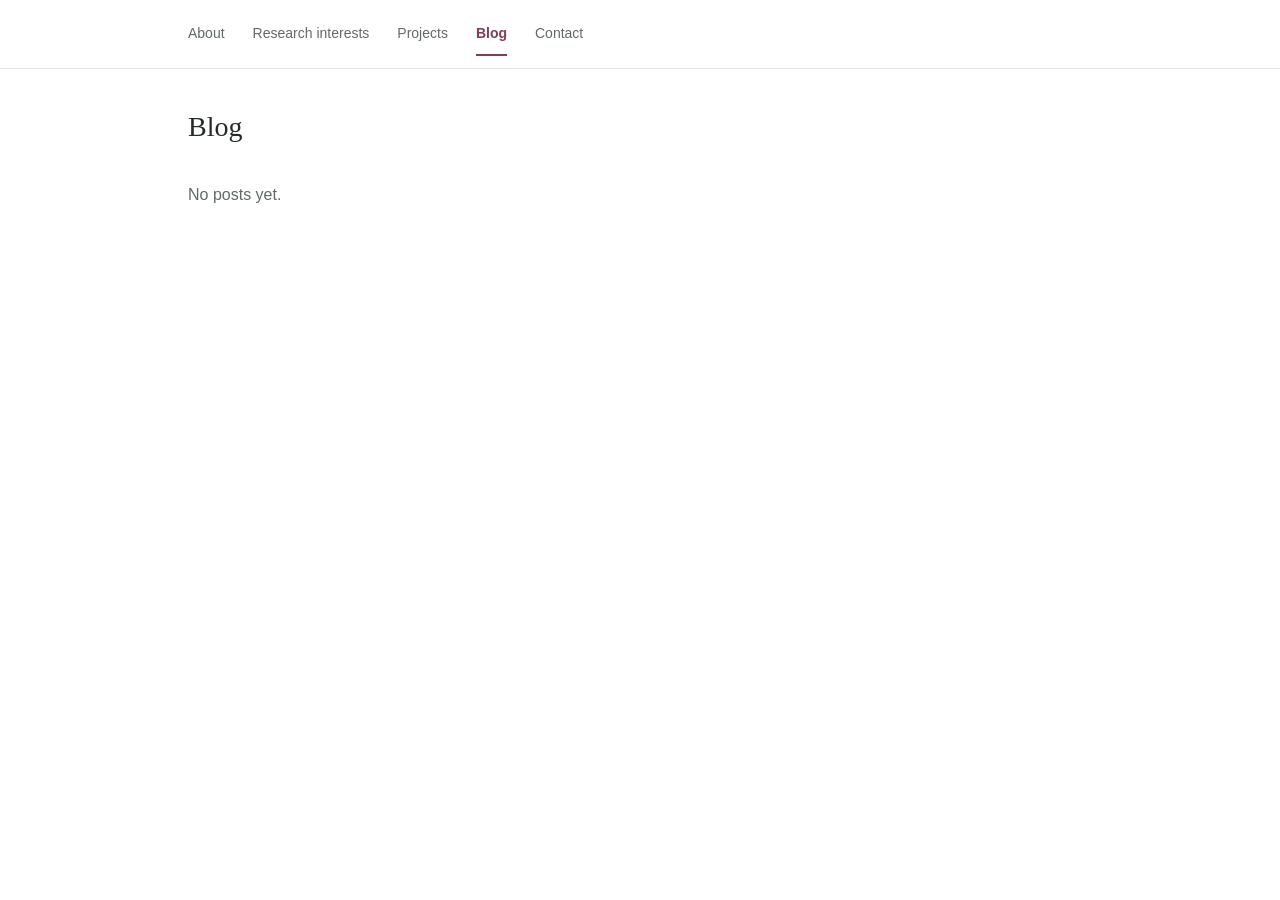
==== blog.html @ fa2a75ec "Organize academic website into separate pages" ====
<!doctype html>
<html lang="en">
  <head>
    <meta charset="utf-8" />
    <meta name="viewport" content="width=device-width, initial-scale=1" />
    <meta name="description" content="Blog by Lan Pan." />
    <title>Blog | Lan Pan</title>
    <link rel="stylesheet" href="styles.css?v=pages-1" />
  </head>
  <body>
    <a class="skip-link" href="#main">Skip to content</a>
    <header class="site-header">
      <nav class="site-nav" aria-label="Primary">
        <ul>
          <li><a href="index.html">About</a></li>
          <li><a href="research.html">Research interests</a></li>
          <li><a href="projects.html">Projects</a></li>
          <li><a href="blog.html" aria-current="page">Blog</a></li>
          <li><a href="contact.html">Contact</a></li>
        </ul>
      </nav>
    </header>
    <main id="main" class="page-content">
      <h1 class="page-title">Blog</h1>
      <p class="empty-state">No posts yet.</p>
    </main>
  </body>
</html>
---- styles.css ----
:root {
  color-scheme: light;
  --ink: #303536;
  --muted: #62696a;
  --link: #853c50;
  --line: #dfe4e3;
  --rose: #853c50;
  --teal: #286b65;
  --blue: #486c88;
  --ochre: #846427;
  --serif: Georgia, "Times New Roman", serif;
}

* { box-sizing: border-box; }
html { scroll-padding-top: 104px; }
body {
  margin: 0;
  background: #fff;
  color: var(--ink);
  font-family: "Segoe UI", Arial, sans-serif;
  font-size: 16px;
  line-height: 1.75;
  letter-spacing: 0;
}
a { color: var(--link); text-underline-offset: 4px; text-decoration-thickness: 1px; }
a:hover { color: #542330; }
a:focus-visible { outline: 2px solid var(--teal); outline-offset: 5px; }
::selection { background: #e6eeeb; color: #203935; }
.skip-link { position: absolute; left: 16px; top: -80px; z-index: 10; background: #fff; padding: 8px; }
.skip-link:focus { top: 8px; }

.reading-progress { position: fixed; inset: 0 auto auto 0; width: 100%; height: 2px; background: var(--rose); transform: scaleX(0); transform-origin: left; z-index: 5; }
.site-header { position: sticky; top: 0; z-index: 4; background: #fff; border-bottom: 1px solid var(--line); }
.site-nav { max-width: 996px; margin: 0 auto; padding: 12px 46px; }
.site-nav ul { display: flex; flex-wrap: wrap; gap: 0 28px; list-style: none; margin: 0; padding: 0; }
.site-nav a { display: flex; align-items: center; min-height: 44px; padding: 8px 0; border-bottom: 2px solid transparent; color: var(--muted); font-size: 14px; text-decoration: none; }
.site-nav a:hover { color: var(--link); }
.site-nav a[aria-current="page"] { border-bottom-color: var(--rose); color: var(--rose); font-weight: 600; }
main { max-width: 996px; margin: 0 auto; padding: 0 46px; }
.page-content { padding-top: 40px; padding-bottom: 52px; }
.page-title { margin-bottom: 28px; font-size: 28px; }

.profile {
  display: grid;
  grid-template-columns: minmax(0, 1fr) 182px;
  gap: 64px;
  align-items: start;
  padding: 58px 0 50px;
}
h1, h2, h3 { color: #252c2b; font-family: var(--serif); font-weight: 400; line-height: 1.3; }
h1 { margin: 0 0 8px; font-size: 36px; }
h2 { margin: 0 0 20px; font-size: 28px; }
h3 { margin: 0 0 20px; font-size: 24px; }
p { margin: 0 0 18px; }
.discipline { color: var(--teal); margin-bottom: 24px; font-size: 14px; }
.portrait { position: relative; margin: 8px 0 0; padding: 0 8px 8px 0; }
.portrait::after { content: ""; position: absolute; inset: 10px 0 0 10px; border-right: 1px solid #c6a9b0; border-bottom: 1px solid #c6a9b0; pointer-events: none; }
.profile-photo { display: block; width: 174px; height: 212px; object-fit: cover; object-position: 50% 42%; border-radius: 2px; }
.profile-links { display: flex; flex-wrap: wrap; gap: 6px 20px; font-size: 14px; margin-top: 26px; }
.profile-links a { text-decoration-color: #c3a4ac; }
.profile-links a:hover { text-decoration-color: var(--rose); }

#research { counter-reset: topic; }
.research-intro { max-width: 800px; margin-bottom: 34px; }
.research-framework { margin: 0 0 48px; padding: 0 0 32px; border-bottom: 1px solid var(--line); }
.research-framework figcaption { margin-bottom: 30px; color: var(--muted); font-family: var(--serif); font-size: 15px; font-style: italic; }
.framework-path { display: grid; grid-template-columns: repeat(4, minmax(0, 1fr)); gap: 0; list-style: none; margin: 0; padding: 0; }
.framework-path li { position: relative; min-width: 0; border-top: 1px solid #c9d2ce; padding: 20px 25px 0 0; --topic-color: var(--rose); }
.framework-path li:nth-child(2) { --topic-color: var(--teal); }
.framework-path li:nth-child(3) { --topic-color: var(--blue); }
.framework-path li:nth-child(4) { --topic-color: var(--ochre); padding-right: 0; }
.framework-path li::before { content: ""; position: absolute; top: -4px; left: 0; width: 7px; height: 7px; background: var(--topic-color); }
.framework-path li:not(:last-child)::after { content: "\2192"; position: absolute; top: -15px; right: 15px; padding: 0 4px; color: #8a9490; background: #fff; }
.framework-path a { display: block; text-decoration: none; color: var(--topic-color); }
.framework-path a:hover strong { text-decoration: underline; text-underline-offset: 4px; }
.framework-path strong { display: block; min-height: 44px; font-size: 14px; font-weight: 600; line-height: 1.5; }
.framework-path span { display: block; color: var(--muted); font-size: 13px; line-height: 1.65; }
.framework-feedback { max-width: 790px; margin: 24px 0 0; color: var(--muted); font-size: 13px; }

.research-topic { --topic-color: var(--rose); position: relative; counter-increment: topic; padding: 0 0 36px 50px; margin-bottom: 38px; border-bottom: 1px solid var(--line); }
#task-relations { --topic-color: var(--teal); }
#effect-boundaries { --topic-color: var(--blue); }
#real-world { --topic-color: var(--ochre); }
.research-topic::before { content: counter(topic, decimal-leading-zero); position: absolute; top: 2px; left: 0; color: var(--topic-color); font-family: var(--serif); font-size: 18px; }
.research-topic > p { max-width: 790px; }
.research-topic h2 { color: var(--topic-color); font-size: 24px; }
.research-topic .research-question { font-weight: 600; line-height: 1.6; }
.related-work { display: flex; flex-wrap: wrap; gap: 4px 22px; margin-top: 24px; font-size: 14px; }
.related-work > span { flex-basis: 100%; color: var(--muted); }
.related-work a { color: var(--topic-color); }

.citation { margin: 26px 0 10px; padding: 2px 0 2px 22px; border-left: 2px solid var(--topic-color); font-size: 14px; line-height: 1.8; }
.citation strong { font-weight: 750; color: #272e2b; }
.citation a { color: var(--topic-color); text-decoration: none; }
.citation a:hover { text-decoration: underline; }
.citation .paper-link { font-family: "Segoe UI", Arial, sans-serif; font-size: 12px; white-space: nowrap; }
sup { font-size: 10px; line-height: 0; }
.citation-note { font-size: 12px; color: var(--muted); padding-left: 24px; }
.ongoing { margin: 22px 0 0; font-size: 14px; color: #5a6360; }
.ongoing strong { color: var(--topic-color); font-weight: 600; }
.ongoing + p { margin-top: 20px; }
.research-outlook { max-width: 790px; margin: 0 0 52px 50px; }

.project-index { display: grid; grid-template-columns: repeat(2, minmax(0, 1fr)); gap: 0 36px; list-style: none; margin: 0 0 48px; padding: 0; }
.project-index li { display: flex; flex-direction: column; align-items: flex-start; gap: 2px; padding: 12px 0; border-bottom: 1px solid var(--line); }
.project-index a { font-size: 14px; }
.project-index span { color: var(--muted); font-size: 13px; }
.project-entry { --topic-color: var(--rose); max-width: 840px; margin: 0 0 48px; }
.project-entry h2 { margin-bottom: 20px; color: var(--topic-color); font-size: 24px; }
#exploration, #task-space { --topic-color: var(--teal); }
#psyche { --topic-color: var(--blue); }
#think-aloud, #real-world-decisions { --topic-color: var(--ochre); }
.ongoing-project { border-left: 2px solid var(--topic-color); padding: 2px 0 2px 22px; }
.project-status { margin: 0 0 8px; color: var(--topic-color); font-size: 14px; font-weight: 600; }
.interest-link { margin: 22px 0 0; font-size: 14px; }
.interest-link a { color: var(--topic-color); }
.contact-list { max-width: 640px; margin: 0; }
.contact-list > div { display: grid; grid-template-columns: 140px minmax(0, 1fr); gap: 20px; padding: 18px 0; border-bottom: 1px solid var(--line); }
.contact-list dt { color: var(--muted); }
.contact-list dd { min-width: 0; margin: 0; overflow-wrap: anywhere; }
.empty-state { color: var(--muted); margin-top: 36px; }

@media (max-width: 800px) {
  main { padding-right: 28px; padding-left: 28px; }
  .site-nav { padding-right: 28px; padding-left: 28px; }
  .profile { gap: 36px; }
  .research-topic { padding-left: 36px; }
  .research-outlook { margin-left: 36px; }
  .framework-path li { padding-right: 18px; }
  .framework-path strong { min-height: 65px; }
}
@media (max-width: 620px) {
  html { scroll-padding-top: 140px; }
  main { padding-right: 22px; padding-left: 22px; }
  .site-nav { padding: 8px 22px; }
  .site-nav ul { column-gap: 22px; }
  .page-content { padding-top: 28px; padding-bottom: 36px; }
  .page-title { font-size: 26px; }
  .profile { grid-template-columns: minmax(0, 1fr) 104px; gap: 18px; padding: 32px 0 36px; }
  .profile-copy { display: contents; }
  .profile h1 { grid-column: 1; grid-row: 1; align-self: end; font-size: 32px; }
  .profile .discipline { grid-column: 1; grid-row: 2; align-self: start; margin: -10px 0 6px; max-width: 190px; }
  .portrait { grid-column: 2; grid-row: 1 / 3; margin: 0; }
  .profile-photo { width: 96px; height: 116px; }
  .profile-copy > p:not(.discipline), .profile-links { grid-column: 1 / -1; margin: 0; }
  .profile-links { margin-top: 2px; gap: 8px 18px; }
  h2 { font-size: 26px; }
  h3 { font-size: 22px; }
  .research-topic { padding: 0 0 30px 28px; margin-bottom: 30px; }
  .research-topic h2, .project-entry h2 { font-size: 22px; overflow-wrap: break-word; }
  .research-outlook { margin-left: 28px; margin-bottom: 36px; }
  .research-topic::before { font-size: 15px; top: 5px; }
  .research-framework { margin-bottom: 36px; }
  .research-framework figcaption { margin-bottom: 22px; }
  .framework-path { grid-template-columns: minmax(0, 1fr); }
  .framework-path li, .framework-path li:nth-child(4) { border-top: 0; border-left: 1px solid #c9d2ce; padding: 0 0 30px 24px; margin-left: 4px; }
  .framework-path li:last-child { padding-bottom: 0; }
  .framework-path li::before { top: 7px; left: -4px; }
  .framework-path li:not(:last-child)::after { content: "\2193"; top: auto; bottom: 5px; left: -8px; right: auto; padding: 0 3px; }
  .framework-path strong { min-height: 0; margin-bottom: 5px; }
  .citation { padding-left: 14px; overflow-wrap: anywhere; }
  .citation-note { padding-left: 16px; }
  .project-index { grid-template-columns: minmax(0, 1fr); margin-bottom: 36px; }
  .project-entry { margin-bottom: 36px; }
  .ongoing-project { padding-left: 14px; }
  .contact-list > div { grid-template-columns: minmax(0, 1fr); gap: 4px; padding: 16px 0; }
  .contact-list dt { font-size: 14px; }
}
@media (prefers-reduced-motion: reduce) {
  *, *::before, *::after { transition: none !important; }
}
@media print {
  .skip-link, .reading-progress, .site-header { display: none; }
  main { max-width: none; padding: 0; }
  body { font-size: 11pt; }
  .profile { padding-top: 0; }
  a { color: inherit; }
  .citation { break-inside: avoid; }
}
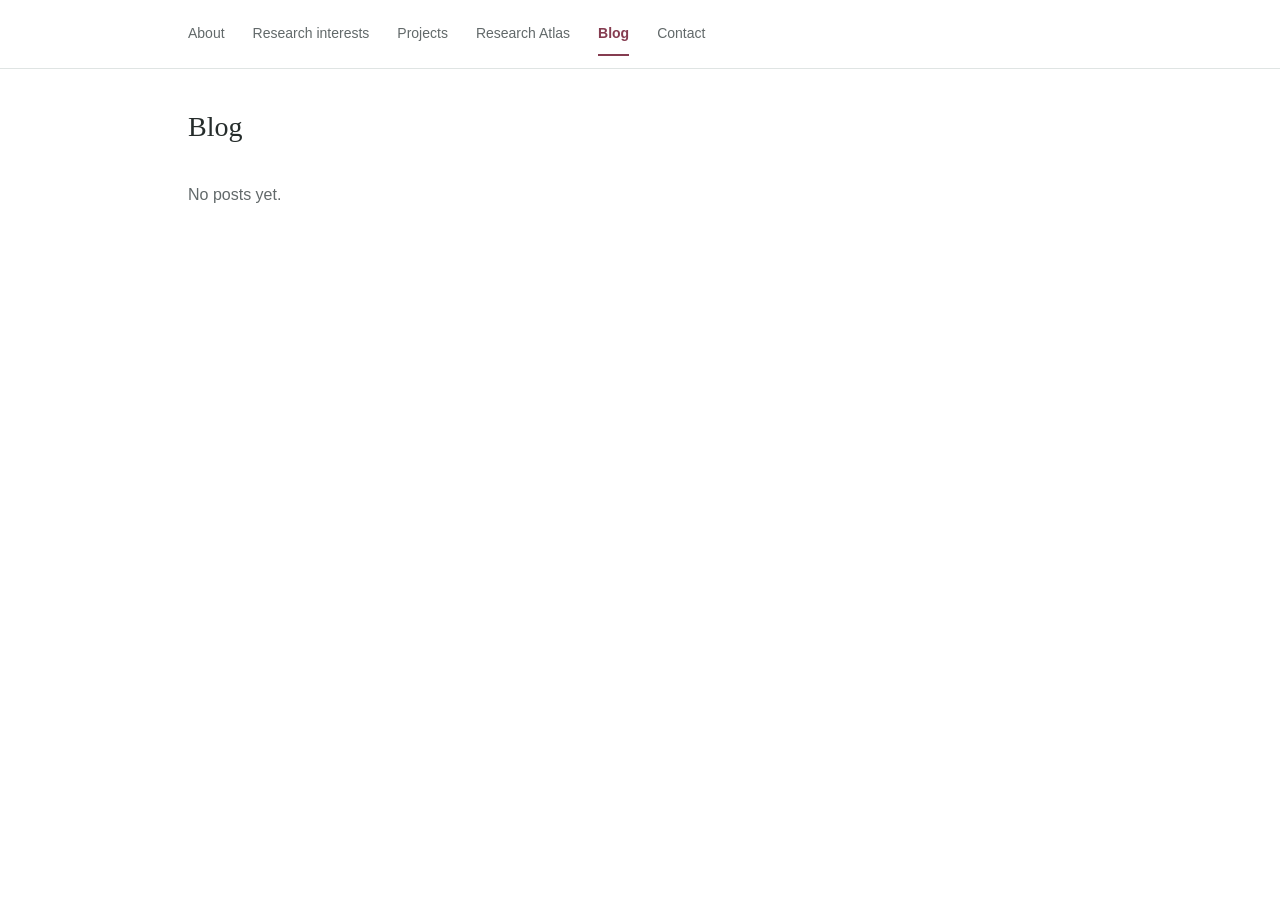
==== commit c38744de: "Give Research Atlas its own page and navigation entry" ====
--- a/blog.html
+++ b/blog.html
@@ -15,6 +15,7 @@
           <li><a href="index.html">About</a></li>
           <li><a href="research.html">Research interests</a></li>
           <li><a href="projects.html">Projects</a></li>
+          <li><a href="research-atlas.html">Research Atlas</a></li>
           <li><a href="blog.html" aria-current="page">Blog</a></li>
           <li><a href="contact.html">Contact</a></li>
         </ul>
--- a/styles.css
+++ b/styles.css
@@ -119,6 +119,15 @@
 .contact-list dt { color: var(--muted); }
 .contact-list dd { min-width: 0; margin: 0; overflow-wrap: anywhere; }
 .empty-state { color: var(--muted); margin-top: 36px; }
+.atlas-story { max-width: 740px; }
+.atlas-story .page-title { margin-bottom: 8px; }
+.atlas-links { display: flex; flex-wrap: wrap; gap: 8px 24px; margin: 0 0 36px; font-size: 14px; }
+.atlas-story section { margin-top: 36px; }
+.atlas-story h2 { font-size: 24px; }
+.atlas-story h3 { margin: 26px 0 12px; font-size: 20px; color: var(--teal); }
+.atlas-questions { margin: 0 0 22px; padding-left: 24px; }
+.atlas-questions li { margin-bottom: 6px; }
+.atlas-takeaway { border-left: 2px solid var(--rose); padding-left: 20px; font-weight: 600; }
 
 @media (max-width: 800px) {
   main { padding-right: 28px; padding-left: 28px; }
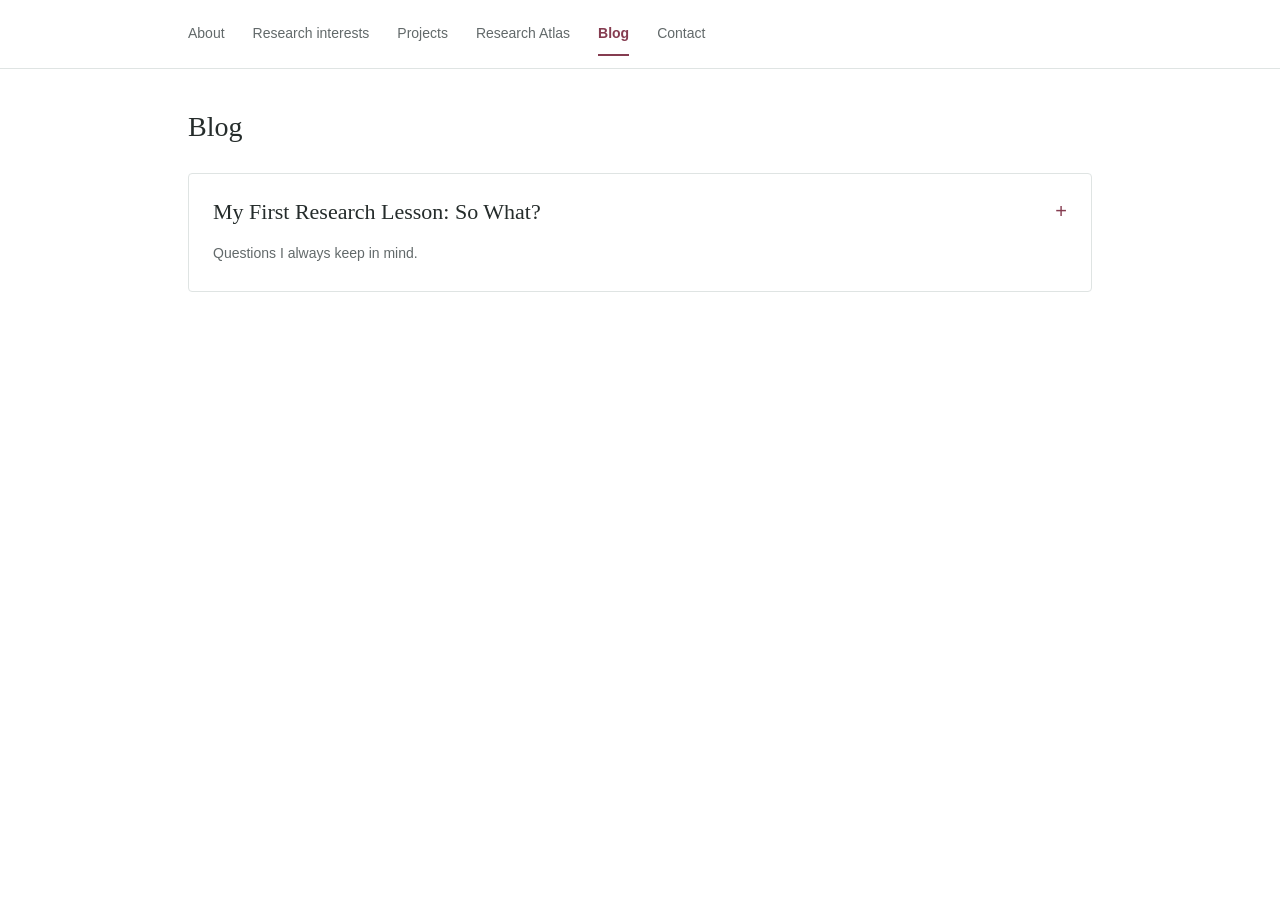
==== commit 431c8e3e: "Add first research reflection and expandable blog cards" ====
--- a/blog.html
+++ b/blog.html
@@ -5,7 +5,7 @@
     <meta name="viewport" content="width=device-width, initial-scale=1" />
     <meta name="description" content="Blog by Lan Pan." />
     <title>Blog | Lan Pan</title>
-    <link rel="stylesheet" href="styles.css?v=pages-1" />
+    <link rel="stylesheet" href="styles.css?v=blog-cards-1" />
   </head>
   <body>
     <a class="skip-link" href="#main">Skip to content</a>
@@ -23,7 +23,24 @@
     </header>
     <main id="main" class="page-content">
       <h1 class="page-title">Blog</h1>
-      <p class="empty-state">No posts yet.</p>
+      <div class="blog-grid">
+        <article class="blog-card">
+          <details>
+            <summary>
+              <h2>My First Research Lesson: So What?</h2>
+              <span class="blog-preview">Questions I always keep in mind.</span>
+            </summary>
+            <div class="blog-body">
+              <p>Questions I always keep in mind:</p>
+              <ol>
+                <li>Does your work change how people think about a problem, even if no product uses it yet?</li>
+                <li>Could you name one specific audience and one specific belief or practice of theirs that could change because of your result?</li>
+                <li>So what?</li>
+              </ol>
+            </div>
+          </details>
+        </article>
+      </div>
     </main>
   </body>
 </html>
--- a/styles.css
+++ b/styles.css
@@ -119,6 +119,19 @@
 .contact-list dt { color: var(--muted); }
 .contact-list dd { min-width: 0; margin: 0; overflow-wrap: anywhere; }
 .empty-state { color: var(--muted); margin-top: 36px; }
+.blog-grid { display: grid; grid-template-columns: repeat(auto-fit, minmax(min(100%, 360px), 1fr)); gap: 24px; align-items: start; }
+.blog-card { min-width: 0; border: 1px solid var(--line); border-radius: 4px; }
+.blog-card summary { position: relative; padding: 24px 48px 24px 24px; cursor: pointer; list-style: none; }
+.blog-card summary::-webkit-details-marker { display: none; }
+.blog-card summary::after { content: "+"; position: absolute; top: 24px; right: 24px; color: var(--rose); font-size: 20px; line-height: 1.3; }
+.blog-card details[open] > summary::after { content: "\2212"; }
+.blog-card summary:hover h2 { color: var(--rose); }
+.blog-card summary:focus-visible { outline: 2px solid var(--teal); outline-offset: 4px; }
+.blog-card h2 { margin: 0 0 12px; font-size: 22px; overflow-wrap: break-word; }
+.blog-preview { color: var(--muted); font-size: 14px; }
+.blog-body { margin: 0 24px; padding: 22px 0 6px; border-top: 1px solid var(--line); }
+.blog-body ol { margin: 0 0 20px; padding-left: 22px; }
+.blog-body li { margin-bottom: 12px; }
 .atlas-story { max-width: 740px; }
 .atlas-story .page-title { margin-bottom: 8px; }
 .atlas-links { display: flex; flex-wrap: wrap; gap: 8px 24px; margin: 0 0 36px; font-size: 14px; }
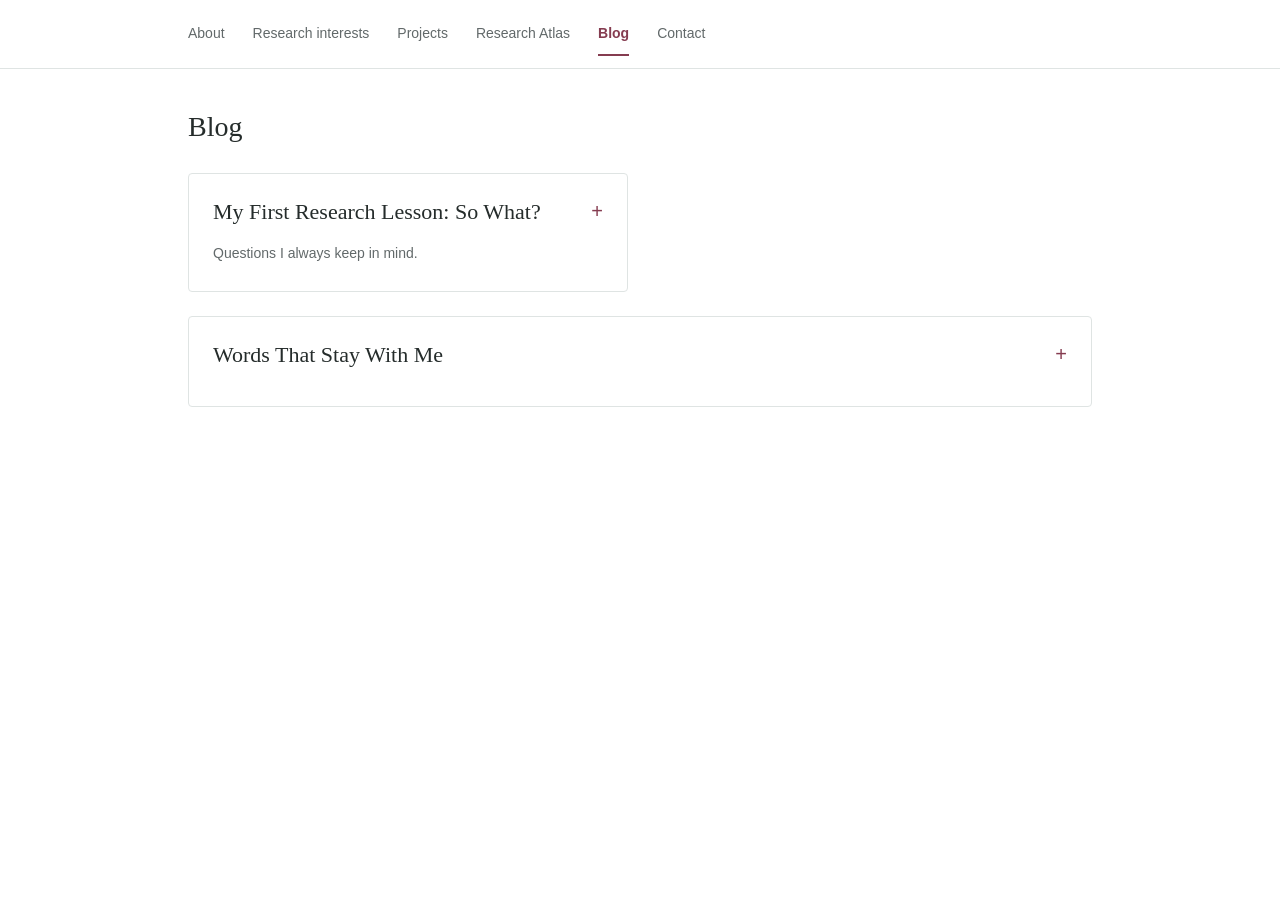
==== commit 1b2e9070: "Add dated bilingual reflections collection with photos" ====
--- a/blog.html
+++ b/blog.html
@@ -5,7 +5,8 @@
     <meta name="viewport" content="width=device-width, initial-scale=1" />
     <meta name="description" content="Blog by Lan Pan." />
     <title>Blog | Lan Pan</title>
-    <link rel="stylesheet" href="styles.css?v=blog-cards-1" />
+    <link rel="stylesheet" href="styles.css?v=blog-reflections-1" />
+    <script src="script.js?v=blog-bilingual-1" defer></script>
   </head>
   <body>
     <a class="skip-link" href="#main">Skip to content</a>
@@ -40,6 +41,48 @@
             </div>
           </details>
         </article>
+        <article id="words-that-stay" class="blog-card blog-card-photo" lang="en" data-bilingual-post>
+          <details>
+            <summary>
+              <h2><span data-post-language="en" lang="en">Words That Stay With Me</span><span data-post-language="zh" lang="zh-CN" hidden>一些影响到我的心灵鸡汤！</span></h2>
+            </summary>
+            <div class="blog-body">
+              <div class="blog-language-controls">
+                <button class="blog-language-toggle" type="button" aria-label="Show Chinese version" aria-controls="life-post-en life-post-zh persistence-en persistence-zh" hidden>中文</button>
+              </div>
+              <section id="mountains-and-rivers" class="blog-reflection">
+              <time class="blog-entry-date" datetime="2026-10-09">2026-10-09</time>
+              <div id="life-post-en" class="blog-poem" data-post-language="en" lang="en">
+                <p>Questions I have spent hours pondering at my computer without finding an answer; the wind in the hills and the dogs beside me; meals I have cooked myself.</p>
+                <p>They fill my life in the present.<br />They also fill the future with promise.</p>
+                <p class="blog-translation">Mountains stand steady, rivers flow forth; the wind caresses the grain, and all thrive and rise.</p>
+              </div>
+              <div id="life-post-zh" class="blog-poem" data-post-language="zh" lang="zh-CN" hidden>
+                <p>坐在电脑面前想了很久没有答案的问题；山间的风与身边的小狗；自己烹饪的美食</p>
+                <p>他们占据着当下所有的生活<br />他们也让未来充满期许</p>
+                <p>山止川行，风禾尽起</p>
+              </div>
+              <div class="blog-gallery" aria-label="户外与美食照片">
+                <a href="assets/Weixin%20Image_20261009144829_72_44.jpg"><img src="assets/Weixin%20Image_20261009144829_72_44.jpg" alt="阳光照进树下的草地，小狗在草地上散步" width="4032" height="3024" loading="lazy" decoding="async" /></a>
+                <a href="assets/Weixin%20Image_20261009144837_73_44.jpg"><img src="assets/Weixin%20Image_20261009144837_73_44.jpg" alt="两只小狗在湖边的树林里" width="4032" height="3024" loading="lazy" decoding="async" /></a>
+                <a href="assets/Weixin%20Image_20261009145116_74_44.jpg"><img src="assets/Weixin%20Image_20261009145116_74_44.jpg" alt="自己做的青椒洋葱炒虾" width="4032" height="3024" loading="lazy" decoding="async" /></a>
+                <a href="assets/Weixin%20Image_20261009145131_76_44.jpg"><img src="assets/Weixin%20Image_20261009145131_76_44.jpg" alt="自己烹饪的一盘家常菜" width="4032" height="3024" loading="lazy" decoding="async" /></a>
+                <a href="assets/Weixin%20Image_20261009145516_78_44.jpg"><img src="assets/Weixin%20Image_20261009145516_78_44.jpg" alt="自己做的玉米青椒炒香肠" width="3024" height="4032" loading="lazy" decoding="async" /></a>
+                <a href="assets/Weixin%20Image_20261009145520_79_44.jpg"><img src="assets/Weixin%20Image_20261009145520_79_44.jpg" alt="锅里炖好的家常菜，撒着葱花" width="3024" height="4032" loading="lazy" decoding="async" /></a>
+              </div>
+              </section>
+              <section id="persistence" class="blog-reflection">
+                <time class="blog-entry-date" datetime="2026-10-21">2026-10-21</time>
+                <div id="persistence-en" data-post-language="en" lang="en">
+                  <p>The secret to staying consistent over the long term is not to let interruptions matter. Progress moves upward in a spiral.</p>
+                </div>
+                <div id="persistence-zh" data-post-language="zh" lang="zh-CN" hidden>
+                  <p>长期坚持的秘诀就是无视中断，事物的发展都是螺旋上升的</p>
+                </div>
+              </section>
+            </div>
+          </details>
+        </article>
       </div>
     </main>
   </body>
--- a/styles.css
+++ b/styles.css
@@ -107,6 +107,10 @@
 .project-index span { color: var(--muted); font-size: 13px; }
 .project-entry { --topic-color: var(--rose); max-width: 840px; margin: 0 0 48px; }
 .project-entry h2 { margin-bottom: 20px; color: var(--topic-color); font-size: 24px; }
+.project-video { margin: 28px 0; }
+.project-video figcaption { margin-bottom: 10px; color: var(--muted); font-size: 14px; }
+.project-video video { display: block; width: 100%; height: auto; background: #000; border-radius: 4px; }
+.video-download { display: inline-block; margin-top: 8px; font-size: 13px; }
 #exploration, #task-space { --topic-color: var(--teal); }
 #psyche { --topic-color: var(--blue); }
 #think-aloud, #real-world-decisions { --topic-color: var(--ochre); }
@@ -132,6 +136,20 @@
 .blog-body { margin: 0 24px; padding: 22px 0 6px; border-top: 1px solid var(--line); }
 .blog-body ol { margin: 0 0 20px; padding-left: 22px; }
 .blog-body li { margin-bottom: 12px; }
+.blog-card-photo { grid-column: 1 / -1; }
+.blog-language-controls { display: flex; justify-content: flex-end; margin-bottom: 16px; }
+.blog-language-toggle { background: transparent; border: 1px solid var(--line); border-radius: 4px; color: var(--link); padding: 4px 10px; font: inherit; font-size: 13px; cursor: pointer; min-height: 32px; }
+.blog-language-toggle:hover { border-color: var(--rose); }
+.blog-language-toggle:focus-visible { outline: 2px solid var(--teal); outline-offset: 4px; }
+.blog-card [hidden] { display: none !important; }
+.blog-poem { max-width: 640px; margin-bottom: 28px; }
+.blog-reflection { padding-bottom: 12px; }
+.blog-reflection + .blog-reflection { padding-top: 24px; border-top: 1px solid var(--line); }
+.blog-entry-date { display: block; margin-bottom: 16px; color: var(--muted); font-size: 13px; font-variant-numeric: tabular-nums; }
+.blog-translation { color: var(--muted); font-family: var(--serif); font-style: italic; }
+.blog-gallery { display: grid; grid-template-columns: repeat(2, minmax(0, 1fr)); gap: 14px; margin-bottom: 18px; align-items: start; }
+.blog-gallery a { display: block; min-width: 0; }
+.blog-gallery img { display: block; width: 100%; height: auto; border-radius: 2px; }
 .atlas-story { max-width: 740px; }
 .atlas-story .page-title { margin-bottom: 8px; }
 .atlas-links { display: flex; flex-wrap: wrap; gap: 8px 24px; margin: 0 0 36px; font-size: 14px; }
@@ -152,6 +170,7 @@
   .framework-path strong { min-height: 65px; }
 }
 @media (max-width: 620px) {
+  .blog-gallery { grid-template-columns: minmax(0, 1fr); }
   html { scroll-padding-top: 140px; }
   main { padding-right: 22px; padding-left: 22px; }
   .site-nav { padding: 8px 22px; }
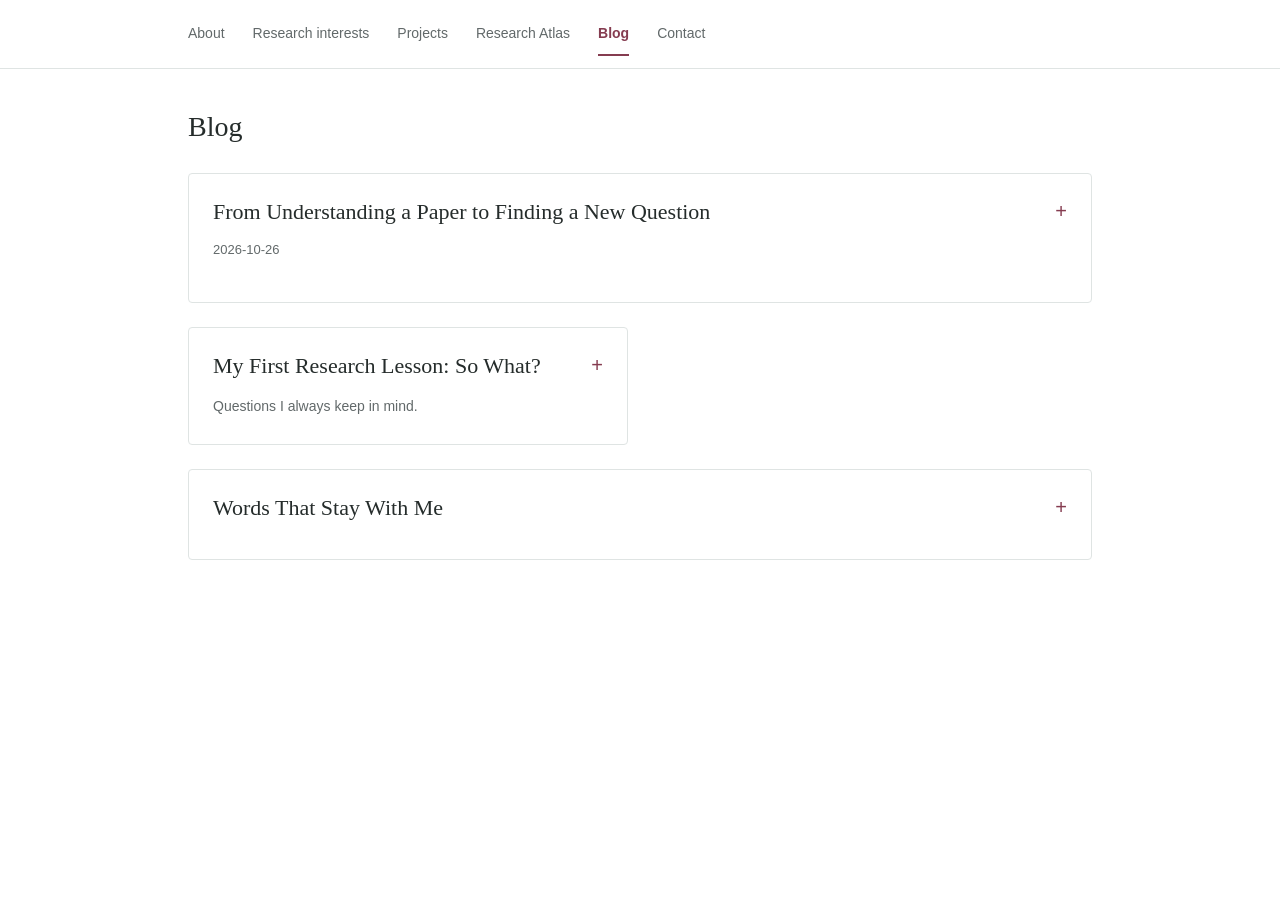
==== commit 1bad70b1: "Add bilingual research-question development blog with diagrams" ====
--- a/blog.html
+++ b/blog.html
@@ -5,7 +5,7 @@
     <meta name="viewport" content="width=device-width, initial-scale=1" />
     <meta name="description" content="Blog by Lan Pan." />
     <title>Blog | Lan Pan</title>
-    <link rel="stylesheet" href="styles.css?v=blog-reflections-1" />
+    <link rel="stylesheet" href="styles.css?v=blog-diagrams-1" />
     <script src="script.js?v=blog-bilingual-1" defer></script>
   </head>
   <body>
@@ -25,6 +25,271 @@
     <main id="main" class="page-content">
       <h1 class="page-title">Blog</h1>
       <div class="blog-grid">
+        <article id="from-reading-to-questions" class="blog-card blog-card-photo" lang="en" data-bilingual-post>
+          <details>
+            <summary>
+              <h2><span data-post-language="en" lang="en">From Understanding a Paper to Finding a New Question</span><span data-post-language="zh" lang="zh-CN" hidden>从读懂一篇论文，到提出自己的问题</span></h2>
+              <time class="blog-entry-date" datetime="2026-10-26">2026-10-26</time>
+            </summary>
+            <div class="blog-body">
+              <div class="blog-language-controls">
+                <button class="blog-language-toggle" type="button" aria-label="Show Chinese version" aria-controls="research-questions-en research-questions-zh" hidden>中文</button>
+              </div>
+              <div id="research-questions-en" class="blog-essay" data-post-language="en" lang="en">
+                <p>I often begin reading a paper with a fairly modest goal: understand what the authors did and why the result matters. Recently, a discussion of emotion and social decisions took me further than I expected. By the end, I was no longer just trying to understand an explanation. I was asking what would distinguish it from other explanations, and whether I needed to rethink the question itself.</p>
+                <h3>1. How the question developed</h3>
+                <p>I began with <a href="https://doi.org/10.1038/s41562-021-01213-6"><em>Emotion prediction errors guide socially adaptive behaviour</em></a>, by Joseph Heffner, Jae-Young Son, and Oriel FeldmanHall. Emotion prediction errors describe discrepancies between expected and reported feelings. The paper compared their relationship to social choice with that of reward prediction errors, using valence and arousal to represent reported emotion.</p>
+                <p>My questions gradually changed:</p>
+                <ol>
+                  <li><strong>Understanding:</strong> What did the authors find, and how did they compare emotion and reward prediction errors?</li>
+                  <li><strong>Operationalization:</strong> What does representing emotion through valence and arousal capture or leave out?</li>
+                  <li><strong>Measurement validity:</strong> Does the same report mean the same thing across people? Could asking about emotion change it?</li>
+                  <li><strong>Alternative explanations:</strong> Could subjective appraisal contribute to both emotion reports and choices, rather than emotion alone producing choice?</li>
+                  <li><strong>Causal identification:</strong> What intervention would distinguish these accounts?</li>
+                  <li><strong>Boundary conditions:</strong> When might the representation or relationship stop being sufficient?</li>
+                  <li><strong>Generalization:</strong> What differs between imagining a loss, encountering one in a task, and unexpectedly losing money in everyday life?</li>
+                  <li><strong>Reframing:</strong> Should I study not only whether emotion prediction errors predict choice, but how emotional representations arise, are measured, and participate in decisions?</li>
+                </ol>
+                <p>At first, I was asking how an existing framework worked. Later, I was asking why that framework should hold and what might improve it. These are questions generated during the discussion, not established findings or a claim that the paper ignores these issues. The authors themselves leave open how reward and emotion might be integrated into a common value signal.</p>
+                <h3>2. Eight levels of questioning</h3>
+                <p>These levels need not occur in a fixed order. Each helps expose a different assumption between a scientific claim and its evidence.</p>
+                <h4>1. Clarify the claim</h4>
+                <ul>
+                  <li>Is the conclusion descriptive, predictive, or causal?</li>
+                  <li>What has actually been demonstrated, and what has been inferred?</li>
+                  <li>Can I state the claim as a precise, testable proposition?</li>
+                </ul>
+                <p>An emotion-related variable predicting punishment does not, by itself, establish that it causes punishment or identifies an independent cognitive mechanism. Keeping these claims separate prevents predictive success from quietly becoming a stronger explanation than the evidence warrants.</p>
+                <h4>2. Question the construct</h4>
+                <ul>
+                  <li>What exactly does the construct refer to? What does its definition include or exclude?</li>
+                  <li>What assumptions are built into its representation?</li>
+                  <li>Could another representation explain behavior better?</li>
+                </ul>
+                <p>For example, could anger and fear lead to different decisions even when their valence and arousal ratings are similar? Rather than treating this as an established result here, I can turn it into a question: <strong>what is the minimal representation of emotion sufficient to explain and predict behavior?</strong></p>
+                <h4>3. Question the measurement</h4>
+                <ul>
+                  <li>Am I observing the target process or an imperfect proxy?</li>
+                  <li>Does the measure depend on language, memory, interpretation, or judgment?</li>
+                  <li>Does the same value mean the same thing across people and contexts?</li>
+                  <li>Could measurement change the process being measured?</li>
+                </ul>
+                <p>A report of anger might reflect a clearly recognized experience, an inference about how one should feel, attention drawn to an ambiguous feeling by the question, or a personal use of the word. These are candidate reporting processes, not diagnoses of individual participants. The deeper question is: <strong>what measurement process generates the observed data?</strong></p>
+                <h4>4. Generate competing explanations</h4>
+                <p>When an account explains an observation, ask what else could produce that same observation. An emotion-to-choice pathway and a common-appraisal account could both produce an association between reported emotion and choice.</p>
+                <ul>
+                  <li>Which models make indistinguishable predictions in the existing experiment?</li>
+                  <li>Could a hidden variable explain the relationship?</li>
+                  <li>Could a simpler model explain the data?</li>
+                  <li>Am I identifying a new process or renaming an existing one?</li>
+                </ul>
+                <p>The aim shifts from finding an explanation to distinguishing explanations.</p>
+                <figure class="research-diagram mechanism-comparison">
+                  <figcaption>Different explanations, potentially similar observations. These are simplified candidate accounts, not conclusions established by the paper.</figcaption>
+                  <div class="mechanism-row">
+                    <p class="diagram-label">A · Emotion influences the current choice</p>
+                    <div class="diagram-chain"><span class="diagram-node">Outcome</span><span class="diagram-arrow" aria-hidden="true">→</span><span class="diagram-node">Emotion</span><span class="diagram-arrow" aria-hidden="true">→</span><span class="diagram-node">Choice</span></div>
+                  </div>
+                  <div class="mechanism-row mechanism-common">
+                    <p class="diagram-label">B · A common appraisal contributes to both</p>
+                    <div class="diagram-fork"><span class="diagram-node fork-source">Subjective appraisal / value</span><div class="fork-arrows" aria-hidden="true"><span>↙</span><span>↘</span></div><div class="fork-targets"><span class="diagram-node">Emotion</span><span class="diagram-node">Choice</span></div></div>
+                  </div>
+                  <div class="mechanism-row mechanism-learning">
+                    <p class="diagram-label">C · Emotion contributes to learning</p>
+                    <div class="diagram-chain"><span class="diagram-node">Emotion</span><span class="diagram-arrow" aria-hidden="true">→</span><span class="diagram-node">Value update</span><span class="diagram-arrow" aria-hidden="true">→</span><span class="diagram-node">Later choice</span></div>
+                  </div>
+                </figure>
+                <h4>5. Design discriminating tests</h4>
+                <p>Instead of asking only how to find more support, I can ask: <strong>under what conditions would competing theories make different predictions?</strong> I considered varying social context or inducing different emotional states while keeping monetary outcomes comparable. But equal monetary outcomes do not guarantee equal subjective reward prediction errors; expectations and appraisals also need to be measured or modelled.</p>
+                <ul>
+                  <li>Does the intervention change the intended process, and what else changes with it?</li>
+                  <li>What result would support one explanation while weakening another?</li>
+                  <li>What evidence would change my mind?</li>
+                </ul>
+                <p>A theory that can accommodate every outcome, without any result challenging it, provides little constraint on the next experiment.</p>
+                <h4>6. Find boundary conditions</h4>
+                <ul>
+                  <li>When, where, and why does an effect disappear or reverse?</li>
+                  <li>Does a similar behavioral signature play the same role in social and non-social tasks?</li>
+                  <li>Does a failure reflect an omitted moderator, a different process, or a change in measurement?</li>
+                </ul>
+                <p>A failed generalization is not automatically evidence against a mechanism. It may reveal where an explanation applies, or show that apparently comparable tasks were not comparable in the relevant way. Heterogeneity becomes informative when competing accounts predict it differently.</p>
+                <h4>7. Challenge generalizability</h4>
+                <ul>
+                  <li>Does the model explain people, or their adaptation to this particular task?</li>
+                  <li>Can it predict new tasks, populations, and contexts?</li>
+                  <li>What happens when stakes, relationships, or real-world consequences change?</li>
+                  <li>Which parameters or processes should remain stable across these changes?</li>
+                </ul>
+                <p>Imagining losing 100 yuan, losing it in an experimental game, and unexpectedly losing it in daily life may involve different expectations and interpretations. Rather than simply declaring laboratory tasks unrealistic, I want to ask which differences matter and how to test them.</p>
+                <h4>8. Reframe the research question</h4>
+                <p>Collecting more variables, increasing sample size, and improving prediction can all be valuable. But another question is worth asking: <strong>what assumptions have I inherited from the field without examining them?</strong></p>
+                <p>My initial question concerned how to separate reward and emotion prediction errors. A broader question emerged: what computational representation is appropriate if emotional reports depend on context, interpretation, and possibly the reporting procedure? This does not establish that the existing construct is wrong. It makes its adequacy a question to investigate rather than an assumption to inherit.</p>
+                <h3>3. Three thinking moves</h3>
+                <p><strong>Decompose.</strong> Separate the theoretical construct, operationalization, measurement, observed data, model assumptions, and inference. Locate the link that most needs testing rather than treating a concept as self-evident.</p>
+                <p><strong>Contrast.</strong> Construct alternative explanations and identify where their predictions conflict. Move from confirmation toward model discrimination.</p>
+                <p><strong>Reconstruct.</strong> If an account cannot explain boundary conditions, measurement differences, or cross-task behavior, consider whether a different representation or mechanism is needed, rather than automatically adding another control variable.</p>
+                <figure class="research-diagram thinking-cycle">
+                  <figcaption>Three thinking moves, connected by an empirical test</figcaption>
+                  <ol class="thinking-path">
+                    <li><strong>Decompose</strong><span>Separate the claim, measure, and assumptions.</span></li>
+                    <li><strong>Contrast</strong><span>Find where candidate explanations disagree.</span></li>
+                    <li class="thinking-test"><strong>Test</strong><span>Collect evidence that can distinguish them.</span></li>
+                    <li><strong>Reconstruct</strong><span>Revise the explanation in light of the result.</span></li>
+                  </ol>
+                  <p class="cycle-return">↶ Return to the assumptions with a more precise question.</p>
+                </figure>
+                <p>Each cycle should make the explanation more explicit, its predictions more constrained, and its scope clearer.</p>
+                <h3>4. Depth is not constant negation</h3>
+                <p>Critical thinking does not mean assuming every paper is flawed or demanding that one study solve measurement, causality, mechanism, and generalization at once. Every experiment simplifies; every measure has limits. A limitation does not automatically invalidate a result.</p>
+                <p>A productive critique should meet three standards:</p>
+                <ul>
+                  <li><strong>Specificity:</strong> Identify the assumption at issue and explain why it matters for the conclusion.</li>
+                  <li><strong>Discriminability:</strong> Offer distinguishable accounts, rather than vaguely invoking “other factors.”</li>
+                  <li><strong>Scientific productivity:</strong> Turn the concern into a prediction, experiment, model comparison, or theoretical improvement.</li>
+                </ul>
+                <p>“Self-report is unreliable” is too broad to do much work. A more useful hypothesis is that repeated emotion reporting changes attention or valuation, altering the relationship between emotion prediction errors and choice. Random assignment to frequent-report and minimal-report conditions could test whether the reporting procedure affects behavior. Additional controls would be needed to distinguish attention, time spent deliberating, and other task demands. These are proposed tests, not experiments I have conducted.</p>
+                <h3>5. What new knowledge becomes possible?</h3>
+                <p>One further question connects this exercise to my interest in computable, cumulative cognitive science: <strong>what new knowledge becomes possible if I connect evidence previously studied in isolation?</strong></p>
+                <ul>
+                  <li>Are different terms describing the same mechanism?</li>
+                  <li>Do similar effects in different tasks arise from different processes?</li>
+                  <li>Which theories explain several tasks, and which only explain a narrow setting?</li>
+                  <li>Could heterogeneity previously treated as noise reveal a theoretical boundary?</li>
+                  <li>Could comparing studies distinguish explanations that a single experiment leaves unresolved?</li>
+                </ul>
+                <p>Connecting studies is not itself a guarantee of identifying a mechanism. It matters when those connections make a scientific question more testable and help select an informative next experiment.</p>
+                <p>My takeaway is not simply to ask whether a theory explains observed results. I also need to ask why, what else could explain them, when it would fail, and what evidence would require a different understanding. And if the explanation is insufficient, can I propose a better one and design a test that could genuinely prove it wrong?</p>
+              </div>
+              <div id="research-questions-zh" class="blog-essay" data-post-language="zh" lang="zh-CN" hidden>
+                <p>读一篇论文时，我最初的目标往往很朴素：弄清楚作者做了什么，发现了什么，以及这个发现为什么重要。最近一次关于情绪与社会决策的讨论，却让我走得比预想中更远。讨论结束时，我关心的已经不只是如何理解一个解释，而是怎样把它和其他解释区分开，以及我是否需要重新定义问题。</p>
+                <h3>一、问题是怎样逐步深入的？</h3>
+                <p>起点是 Joseph Heffner、Jae-Young Son 和 Oriel FeldmanHall 的论文 <a href="https://doi.org/10.1038/s41562-021-01213-6"><em>Emotion prediction errors guide socially adaptive behaviour</em></a>。情绪预测误差指预期情绪与随后报告的情绪之间的差异。论文将其与奖励预测误差对社会选择的预测关系作比较，并用效价与唤醒度表示参与者报告的情绪。</p>
+                <p>我的提问逐渐发生了变化：</p>
+                <ol>
+                  <li><strong>理解发现：</strong>作者发现了什么？如何比较情绪预测误差与奖励预测误差？</li>
+                  <li><strong>追问操作化：</strong>用效价与唤醒度表示情绪，捕捉到了什么，又遗漏了什么？</li>
+                  <li><strong>质疑测量：</strong>同一报告值在不同人之间是否等价？询问情绪会不会改变情绪？</li>
+                  <li><strong>构造替代解释：</strong>情绪报告与选择，会不会都受到主观评价的影响，而不只是情绪导致选择？</li>
+                  <li><strong>考虑因果识别：</strong>怎样的干预能够区分这些解释？</li>
+                  <li><strong>寻找边界：</strong>这种表示或关系，在什么条件下不再充分？</li>
+                  <li><strong>检验泛化：</strong>想象损失、实验中损失，与现实中意外损失，有哪些重要区别？</li>
+                  <li><strong>重新定义问题：</strong>我是否不仅要问情绪预测误差能否预测选择，还要问情绪表征如何产生、被测量，并参与决策？</li>
+                </ol>
+                <p>一开始，我在问作者的框架内部如何运作；后来，我开始问这个框架为什么应当成立，以及是否存在更好的框架。以下是讨论产生的研究问题，不是已经得到验证的发现，也不是说原论文忽略了这些问题。作者本身也保留了奖励与情绪如何整合成共同价值信号的问题。</p>
+                <h3>二、可以反复使用的八层提问</h3>
+                <p>这些层次不必按固定顺序发生。每一层都帮助我检查科学主张与证据之间的一种联系。</p>
+                <h4>1. 明确主张：究竟发现了什么？</h4>
+                <ul>
+                  <li>结论是描述性的、预测性的，还是因果性的？</li>
+                  <li>研究真正证明了什么？哪些部分只是进一步的推断？</li>
+                  <li>如果写成一个准确、可检验的命题，它应该是什么？</li>
+                </ul>
+                <p>“情绪相关变量预测惩罚”本身不等于“它导致惩罚”，更不等于“它识别了一个独立的认知机制”。把这些主张分开，可以避免不知不觉地把预测能力变成比证据更强的机制解释。</p>
+                <h4>2. 追问构念：研究的东西究竟是什么？</h4>
+                <ul>
+                  <li>这个概念指什么？定义包含了哪些现象，又排除了哪些？</li>
+                  <li>当前的表示方式预设了什么？</li>
+                  <li>如果换一种表示，是否可能得到更好的行为解释？</li>
+                </ul>
+                <p>例如，愤怒与恐惧即使得到接近的效价与唤醒度评分，是否仍然可能产生不同选择？这里不把它当作已确立的结果，而是把它转化成问题：<strong>能够充分解释和预测行为的最小情绪表征，究竟是什么？</strong>这不再只是验证已有理论，而是在检验理论的基本表示方式。</p>
+                <h4>3. 追问测量：测到的是想研究的过程吗？</h4>
+                <ul>
+                  <li>观察到的是目标过程，还是一个不完美的代理变量？</li>
+                  <li>测量是否依赖语言、记忆、理解或判断？</li>
+                  <li>同一个测量值，在不同人、不同情境中是否具有相同意义？</li>
+                  <li>测量本身会不会改变被测量的过程？</li>
+                </ul>
+                <p>一个人报告愤怒，可能是在表达明确的体验，也可能是在推断自己应该愤怒；可能因为被问到，才开始注意一种模糊感受；也可能只是对“愤怒”这个词有不同的使用方式。这些是候选的报告过程，不是对具体参与者的判断。更深的问题因此成为：<strong>产生观测数据的测量过程是什么？</strong>我开始把测量本身也视为需要解释的认知过程。</p>
+                <h4>4. 构造竞争解释：什么还能产生同样的结果？</h4>
+                <p>当一个机制能够解释某种观察时，还应继续问：有没有完全不同的机制，也能产生相同的结果？“情绪影响选择”与“主观评价同时影响情绪报告和选择”，都可能产生情绪报告与选择之间的关联。</p>
+                <ul>
+                  <li>哪些模型在已有实验中给出的预测无法区分？</li>
+                  <li>是否有隐藏变量可以解释这种关系？</li>
+                  <li>更简单的模型能否解释这些发现？</li>
+                  <li>我识别了一个新过程，还是用新术语重新描述已有机制？</li>
+                </ul>
+                <p>思考的重心，从“找到一个解释”转向了“区分多种解释”。</p>
+                <figure class="research-diagram mechanism-comparison">
+                  <figcaption>不同解释可能产生相似的观察结果。以下是简化的候选机制，不是论文已经确立的结论。</figcaption>
+                  <div class="mechanism-row">
+                    <p class="diagram-label">A · 情绪影响当下的选择</p>
+                    <div class="diagram-chain"><span class="diagram-node">结果</span><span class="diagram-arrow" aria-hidden="true">→</span><span class="diagram-node">情绪</span><span class="diagram-arrow" aria-hidden="true">→</span><span class="diagram-node">选择</span></div>
+                  </div>
+                  <div class="mechanism-row mechanism-common">
+                    <p class="diagram-label">B · 共同的主观评价同时影响两者</p>
+                    <div class="diagram-fork"><span class="diagram-node fork-source">主观评价／价值</span><div class="fork-arrows" aria-hidden="true"><span>↙</span><span>↘</span></div><div class="fork-targets"><span class="diagram-node">情绪</span><span class="diagram-node">选择</span></div></div>
+                  </div>
+                  <div class="mechanism-row mechanism-learning">
+                    <p class="diagram-label">C · 情绪参与学习过程</p>
+                    <div class="diagram-chain"><span class="diagram-node">情绪</span><span class="diagram-arrow" aria-hidden="true">→</span><span class="diagram-node">价值更新</span><span class="diagram-arrow" aria-hidden="true">→</span><span class="diagram-node">后续选择</span></div>
+                  </div>
+                </figure>
+                <h4>5. 设计区分性检验：让理论产生不同预测</h4>
+                <p>问题不应只是“怎样找到更多支持这个理论的证据”，还应该是：<strong>在什么条件下，竞争理论会作出不同预测？</strong>讨论中，我考虑过在金钱结果尽量可比时改变社会情境，或诱发不同情绪。但相同的金钱结果，不保证相同的主观奖励预测误差；预期与评价也需要测量或建模。</p>
+                <ul>
+                  <li>操纵是否改变了目标过程？还有哪些过程同时被改变？</li>
+                  <li>哪种结果能支持一种解释，同时削弱另一种解释？</li>
+                  <li>什么证据会让我改变想法？</li>
+                </ul>
+                <p>如果一个理论可以容纳任何结果，却没有可能被证据挑战，那么它对下一次实验的约束就很有限。</p>
+                <h4>6. 寻找边界：什么时候消失或逆转？</h4>
+                <ul>
+                  <li>一个效应在何时、何地、为什么消失或逆转？</li>
+                  <li>相似的行为特征，在社会与非社会任务中是否扮演相同角色？</li>
+                  <li>失效来自遗漏的调节因素、不同的过程，还是测量的变化？</li>
+                </ul>
+                <p>泛化失败不自动意味着机制错误。它可能告诉我解释的适用范围，也可能说明原以为可比的任务，在关键层面并不可比。当不同解释对异质性给出不同预测时，异质性才会成为区分理论的证据，而不只是需要消除的噪声。</p>
+                <h4>7. 挑战泛化：解释的是任务，还是认知机制？</h4>
+                <ul>
+                  <li>模型解释的是人，还是参与者如何适应这个特定实验任务？</li>
+                  <li>能否预测未见过的任务、人群与情境？</li>
+                  <li>奖励规模、社会关系或现实后果改变后，解释还成立吗？</li>
+                  <li>哪些参数或过程应当跨情境保持稳定？</li>
+                </ul>
+                <p>想象丢失 100 元、在实验游戏中失去 100 元，以及现实中意外丢失 100 元，可能涉及不同的预期与理解。与其笼统地说实验室不真实，不如追问：哪些差异真正重要，我如何检验？</p>
+                <h4>8. 重构问题：最初问的问题是否合适？</h4>
+                <p>增加变量、扩大样本、使用更复杂的模型、提高预测准确率，都有价值。但还应该时不时问：<strong>哪些假设，是我从领域中继承下来，却没有认真检查过的？</strong></p>
+                <p>我最初问如何区分奖励与情绪预测误差，后来开始问：如果情绪报告依赖情境、解释，甚至报告程序，那么什么计算表征才合适？这并不证明现有构念错误，而是把它是否充分，从一个默认前提变成需要研究的问题。</p>
+                <h3>三、三个值得练习的思维动作</h3>
+                <p><strong>拆解（Decompose）。</strong>把结论拆成理论构念、操作化、测量、观测数据、模型假设与推断，找出其中最需要检验的联系，而不把概念当成不证自明的事实。</p>
+                <p><strong>比较（Contrast）。</strong>主动构造替代解释，寻找它们在什么条件下产生冲突预测，从寻求确认转向模型区分。</p>
+                <p><strong>重构（Reconstruct）。</strong>当解释无法处理边界条件、测量差异或跨任务行为时，考虑是否需要新的表征或机制，而不只是再增加一个控制变量。</p>
+                <figure class="research-diagram thinking-cycle">
+                  <figcaption>三个思维动作，通过经验检验连接成循环</figcaption>
+                  <ol class="thinking-path">
+                    <li><strong>拆解</strong><span>分清主张、测量与假设。</span></li>
+                    <li><strong>比较</strong><span>找到候选解释的分歧。</span></li>
+                    <li class="thinking-test"><strong>检验</strong><span>收集能区分解释的证据。</span></li>
+                    <li><strong>重构</strong><span>根据结果修正解释。</span></li>
+                  </ol>
+                  <p class="cycle-return">↶ 带着更明确的问题，重新检查假设。</p>
+                </figure>
+                <p>每一轮都应该让解释更明确、预测更有约束、适用范围更清楚。</p>
+                <h3>四、深刻不等于不断否定</h3>
+                <p>批判性思考，不是默认每项研究都有严重缺陷，也不是要求一篇论文同时解决测量、因果、机制与泛化的所有问题。任何实验都需要简化现实，任何测量都有局限。有局限，不自动意味着结论没有意义。</p>
+                <p>有建设性的批判，应当满足三个标准：</p>
+                <ul>
+                  <li><strong>具体性：</strong>明确指出哪个假设有问题，以及为什么影响当前结论。</li>
+                  <li><strong>可区分性：</strong>提出能够区分的解释，而不是笼统地说“可能还有其他因素”。</li>
+                  <li><strong>科学生产力：</strong>把质疑转化成新预测、实验、模型比较或理论改进。</li>
+                </ul>
+                <p>“自我报告不可靠”太笼统。更有用的假设是：反复报告情绪，可能改变注意或价值评价，从而改变情绪预测误差与选择的关系。随机设置频繁报告与较少报告条件，可以检验报告程序是否改变行为；之后还需通过控制，区分注意、思考时间和其他任务要求。这些是尚待开展的实验设想，不是我已经完成的研究。</p>
+                <h3>五、连接证据后，什么新知识成为可能？</h3>
+                <p>还有一个问题，将这次讨论与我对可计算、可累积认知科学的兴趣联系起来：<strong>如果把过去孤立研究的证据连接起来，哪些新知识才成为可能？</strong></p>
+                <ul>
+                  <li>不同术语是否描述着同一个机制？</li>
+                  <li>不同任务中的相似效应，是否来自不同过程？</li>
+                  <li>哪些理论可以解释多个任务，哪些只能解释狭窄情境？</li>
+                  <li>过去被当作噪声的异质性，是否揭示了理论边界？</li>
+                  <li>跨研究比较，能否区分单个实验无法区分的解释？</li>
+                </ul>
+                <p>连接研究本身不保证识别出机制。它的价值在于让科学问题更可检验，并帮助我选择下一步真正有信息量的实验。</p>
+                <p>对我而言，最重要的原则是：不要只问一个理论能否解释已有结果，还要问它为什么能解释、还有什么解释、何时会失败，以及什么证据会迫使我改变理解。最后再问：如果现有解释不够好，能否提出一个更好的解释，并设计出真正有可能证明它错误的实验？</p>
+              </div>
+            </div>
+          </details>
+        </article>
         <article class="blog-card">
           <details>
             <summary>
@@ -50,27 +315,6 @@
               <div class="blog-language-controls">
                 <button class="blog-language-toggle" type="button" aria-label="Show Chinese version" aria-controls="life-post-en life-post-zh persistence-en persistence-zh" hidden>中文</button>
               </div>
-              <section id="mountains-and-rivers" class="blog-reflection">
-              <time class="blog-entry-date" datetime="2026-10-09">2026-10-09</time>
-              <div id="life-post-en" class="blog-poem" data-post-language="en" lang="en">
-                <p>Questions I have spent hours pondering at my computer without finding an answer; the wind in the hills and the dogs beside me; meals I have cooked myself.</p>
-                <p>They fill my life in the present.<br />They also fill the future with promise.</p>
-                <p class="blog-translation">Mountains stand steady, rivers flow forth; the wind caresses the grain, and all thrive and rise.</p>
-              </div>
-              <div id="life-post-zh" class="blog-poem" data-post-language="zh" lang="zh-CN" hidden>
-                <p>坐在电脑面前想了很久没有答案的问题；山间的风与身边的小狗；自己烹饪的美食</p>
-                <p>他们占据着当下所有的生活<br />他们也让未来充满期许</p>
-                <p>山止川行，风禾尽起</p>
-              </div>
-              <div class="blog-gallery" aria-label="户外与美食照片">
-                <a href="assets/Weixin%20Image_20261009144829_72_44.jpg"><img src="assets/Weixin%20Image_20261009144829_72_44.jpg" alt="阳光照进树下的草地，小狗在草地上散步" width="4032" height="3024" loading="lazy" decoding="async" /></a>
-                <a href="assets/Weixin%20Image_20261009144837_73_44.jpg"><img src="assets/Weixin%20Image_20261009144837_73_44.jpg" alt="两只小狗在湖边的树林里" width="4032" height="3024" loading="lazy" decoding="async" /></a>
-                <a href="assets/Weixin%20Image_20261009145116_74_44.jpg"><img src="assets/Weixin%20Image_20261009145116_74_44.jpg" alt="自己做的青椒洋葱炒虾" width="4032" height="3024" loading="lazy" decoding="async" /></a>
-                <a href="assets/Weixin%20Image_20261009145131_76_44.jpg"><img src="assets/Weixin%20Image_20261009145131_76_44.jpg" alt="自己烹饪的一盘家常菜" width="4032" height="3024" loading="lazy" decoding="async" /></a>
-                <a href="assets/Weixin%20Image_20261009145516_78_44.jpg"><img src="assets/Weixin%20Image_20261009145516_78_44.jpg" alt="自己做的玉米青椒炒香肠" width="3024" height="4032" loading="lazy" decoding="async" /></a>
-                <a href="assets/Weixin%20Image_20261009145520_79_44.jpg"><img src="assets/Weixin%20Image_20261009145520_79_44.jpg" alt="锅里炖好的家常菜，撒着葱花" width="3024" height="4032" loading="lazy" decoding="async" /></a>
-              </div>
-              </section>
               <section id="persistence" class="blog-reflection">
                 <time class="blog-entry-date" datetime="2026-10-21">2026-10-21</time>
                 <div id="persistence-en" data-post-language="en" lang="en">
@@ -80,6 +324,27 @@
                   <p>长期坚持的秘诀就是无视中断，事物的发展都是螺旋上升的</p>
                 </div>
               </section>
+              <section id="mountains-and-rivers" class="blog-reflection">
+              <time class="blog-entry-date" datetime="2026-10-09">2026-10-09</time>
+              <div id="life-post-en" class="blog-poem" data-post-language="en" lang="en">
+                <p>Questions I have spent hours pondering at my computer without finding an answer; the wind in the hills and the dogs beside me; meals I have cooked myself.</p>
+                <p>They fill my life in the present.<br />They also fill the future with promise.</p>
+                <p class="blog-translation">Mountains stand steady, rivers flow forth; the wind caresses the grain, and all thrive and rise.</p>
+              </div>
+              <div id="life-post-zh" class="blog-poem" data-post-language="zh" lang="zh-CN" hidden>
+                <p>坐在电脑面前想了很久没有答案的问题；山间的风与身边的小狗；自己烹饪的美食</p>
+                <p>他们占据着当下所有的生活<br />他们也让未来充满期许</p>
+                <p>山止川行，风禾尽起</p>
+              </div>
+              <div class="blog-gallery" aria-label="户外与美食照片">
+                <a href="assets/Weixin%20Image_20261009144829_72_44.jpg"><img src="assets/Weixin%20Image_20261009144829_72_44.jpg" alt="阳光照进树下的草地，小狗在草地上散步" width="4032" height="3024" loading="lazy" decoding="async" /></a>
+                <a href="assets/Weixin%20Image_20261009144837_73_44.jpg"><img src="assets/Weixin%20Image_20261009144837_73_44.jpg" alt="两只小狗在湖边的树林里" width="4032" height="3024" loading="lazy" decoding="async" /></a>
+                <a href="assets/Weixin%20Image_20261009145116_74_44.jpg"><img src="assets/Weixin%20Image_20261009145116_74_44.jpg" alt="自己做的青椒洋葱炒虾" width="4032" height="3024" loading="lazy" decoding="async" /></a>
+                <a href="assets/Weixin%20Image_20261009145131_76_44.jpg"><img src="assets/Weixin%20Image_20261009145131_76_44.jpg" alt="自己烹饪的一盘家常菜" width="4032" height="3024" loading="lazy" decoding="async" /></a>
+                <a href="assets/Weixin%20Image_20261009145516_78_44.jpg"><img src="assets/Weixin%20Image_20261009145516_78_44.jpg" alt="自己做的玉米青椒炒香肠" width="3024" height="4032" loading="lazy" decoding="async" /></a>
+                <a href="assets/Weixin%20Image_20261009145520_79_44.jpg"><img src="assets/Weixin%20Image_20261009145520_79_44.jpg" alt="锅里炖好的家常菜，撒着葱花" width="3024" height="4032" loading="lazy" decoding="async" /></a>
+              </div>
+              </section>
             </div>
           </details>
         </article>
--- a/styles.css
+++ b/styles.css
@@ -143,6 +143,34 @@
 .blog-language-toggle:focus-visible { outline: 2px solid var(--teal); outline-offset: 4px; }
 .blog-card [hidden] { display: none !important; }
 .blog-poem { max-width: 640px; margin-bottom: 28px; }
+.blog-essay { max-width: 700px; margin: 0 auto 24px; overflow-wrap: break-word; }
+.blog-essay h3 { margin: 30px 0 14px; font-size: 20px; color: var(--teal); }
+.blog-essay h4 { margin: 24px 0 10px; font-size: 16px; font-weight: 600; line-height: 1.6; }
+.blog-essay ul { padding-left: 22px; margin: 0 0 18px; }
+.blog-essay li { margin-bottom: 8px; }
+.research-diagram { margin: 26px 0; padding: 20px 0; border-top: 1px solid var(--line); border-bottom: 1px solid var(--line); }
+.research-diagram figcaption { margin-bottom: 20px; color: var(--muted); font-size: 13px; line-height: 1.65; }
+.mechanism-row { --diagram-color: var(--teal); padding: 16px 0; }
+.mechanism-row + .mechanism-row { border-top: 1px solid var(--line); }
+.mechanism-common { --diagram-color: var(--ochre); }
+.mechanism-learning { --diagram-color: var(--blue); }
+.diagram-label { margin-bottom: 12px; color: var(--diagram-color); font-size: 13px; font-weight: 600; }
+.diagram-chain { display: grid; grid-template-columns: minmax(0, 1fr) 24px minmax(0, 1fr) 24px minmax(0, 1fr); align-items: center; gap: 6px; }
+.diagram-node { display: flex; justify-content: center; align-items: center; min-height: 64px; padding: 10px 8px; border: 1px solid var(--diagram-color); border-radius: 4px; text-align: center; font-size: 14px; line-height: 1.5; overflow-wrap: anywhere; }
+.diagram-arrow { text-align: center; color: var(--diagram-color); font-size: 22px; }
+.diagram-fork { max-width: 480px; margin: 0 auto; }
+.fork-source { width: 75%; margin: 0 auto; }
+.fork-arrows, .fork-targets { display: grid; grid-template-columns: repeat(2, minmax(0, 1fr)); gap: 28px; }
+.fork-arrows { text-align: center; color: var(--diagram-color); font-size: 26px; line-height: 1.4; }
+.blog-essay .thinking-path { display: grid; grid-template-columns: repeat(4, minmax(0, 1fr)); gap: 22px; list-style: none; padding: 0; margin: 0; }
+.thinking-path li { position: relative; min-width: 0; margin: 0; padding-top: 12px; border-top: 2px solid var(--teal); }
+.thinking-path li:nth-child(2) { border-color: var(--rose); }
+.thinking-path li:nth-child(3) { border-color: var(--ochre); }
+.thinking-path li:nth-child(4) { border-color: var(--blue); }
+.thinking-path li:not(:last-child)::after { content: "\2192"; position: absolute; right: -19px; top: 10px; color: var(--muted); }
+.thinking-path strong { display: block; font-size: 14px; margin-bottom: 8px; }
+.thinking-path span { display: block; font-size: 13px; color: var(--muted); line-height: 1.6; }
+.cycle-return { margin: 18px 0 0; padding-top: 12px; border-top: 1px dashed var(--line); font-size: 13px; color: var(--muted); }
 .blog-reflection { padding-bottom: 12px; }
 .blog-reflection + .blog-reflection { padding-top: 24px; border-top: 1px solid var(--line); }
 .blog-entry-date { display: block; margin-bottom: 16px; color: var(--muted); font-size: 13px; font-variant-numeric: tabular-nums; }
@@ -170,6 +198,11 @@
   .framework-path strong { min-height: 65px; }
 }
 @media (max-width: 620px) {
+  .blog-essay .thinking-path { grid-template-columns: minmax(0, 1fr); gap: 24px; }
+  .thinking-path li:not(:last-child)::after { content: "\2193"; top: auto; right: 0; bottom: -24px; }
+  .diagram-chain { grid-template-columns: minmax(0, 1fr); gap: 4px; }
+  .diagram-chain .diagram-arrow { font-size: 0; line-height: 1; }
+  .diagram-chain .diagram-arrow::after { content: "\2193"; font-size: 22px; }
   .blog-gallery { grid-template-columns: minmax(0, 1fr); }
   html { scroll-padding-top: 140px; }
   main { padding-right: 22px; padding-left: 22px; }
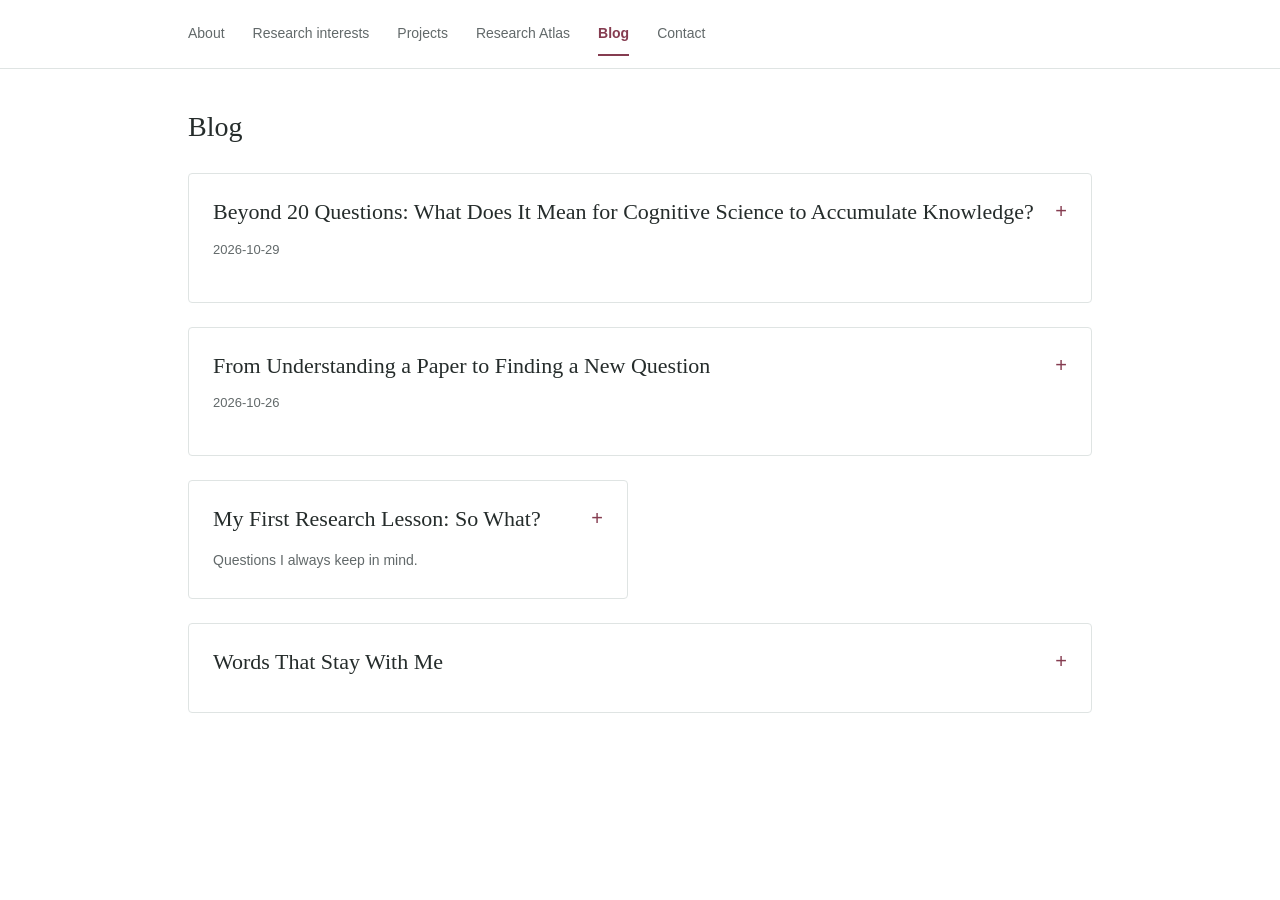
==== commit de5d0f71: "Polish Newell essay closing and references heading" ====
--- a/blog.html
+++ b/blog.html
@@ -5,7 +5,7 @@
     <meta name="viewport" content="width=device-width, initial-scale=1" />
     <meta name="description" content="Blog by Lan Pan." />
     <title>Blog | Lan Pan</title>
-    <link rel="stylesheet" href="styles.css?v=blog-diagrams-1" />
+    <link rel="stylesheet" href="styles.css?v=blog-newell-1" />
     <script src="script.js?v=blog-bilingual-1" defer></script>
   </head>
   <body>
@@ -25,6 +25,323 @@
     <main id="main" class="page-content">
       <h1 class="page-title">Blog</h1>
       <div class="blog-grid">
+        <article id="beyond-20-questions" class="blog-card blog-card-photo" lang="en" data-bilingual-post>
+          <details>
+            <summary>
+              <h2><span data-post-language="en" lang="en">Beyond 20 Questions: What Does It Mean for Cognitive Science to Accumulate Knowledge?</span><span data-post-language="zh" lang="zh-CN" hidden>超越二十个问题：什么才算认知科学真正的进步？</span></h2>
+              <time class="blog-entry-date" datetime="2026-10-29">2026-10-29</time>
+            </summary>
+            <div class="blog-body">
+              <div class="blog-language-controls">
+                <button class="blog-language-toggle" type="button" aria-label="Show Chinese version" aria-controls="beyond-20-en beyond-20-zh" hidden>中文</button>
+              </div>
+              <div id="beyond-20-en" class="blog-essay" data-post-language="en" lang="en">
+                <blockquote><p>“You can’t play 20 questions with Nature and win.” — Allen Newell (1973)</p></blockquote>
+                <p>Recently, while revisiting Allen Newell's classic argument, I found myself returning to a question that has motivated much of my research:</p>
+                <p><strong>As we publish more papers, discover more experimental effects, and collect more behavioral data, are we necessarily developing a deeper understanding of the human mind?</strong></p>
+                <p>In cognitive science, we often begin by identifying a phenomenon, designing an experiment, and testing whether an effect exists. Other researchers may then replicate the finding, investigate its boundary conditions, or propose alternative explanations.</p>
+                <p>Yet even if each study is carefully designed and statistically rigorous, it does not follow that these findings will eventually combine into a coherent theory of cognition.</p>
+                <p>We may know more and more about individual phenomena while still understanding little about how they relate to one another. We may develop increasingly sophisticated models without becoming much clearer about what those models actually explain.</p>
+                <p><strong>The accumulation of experimental findings is not necessarily the accumulation of scientific understanding.</strong></p>
+                <p>This is one reason I have been drawn to the idea of a <em>computable, cumulative cognitive science</em>. But I increasingly think that making scientific knowledge computable is only part of the challenge. We must also ask what kind of knowledge is worth accumulating, and what would demonstrate that our understanding has genuinely improved.</p>
+                <h2>1. From Experimental Effects to Complete Cognitive Processes</h2>
+                <p>Newell's first proposal was to develop <em>Complete Processing Models</em>: models capable of actually carrying out a task, rather than merely accounting for an isolated experimental effect.</p>
+                <p>This raises an important question about what we choose to measure.</p>
+                <p>Much of behavioral research focuses on observable outcomes, such as choices, accuracy, and response times. Yet identical outcomes may arise from very different cognitive processes.</p>
+                <p>Two people might choose the same option. One may have carefully compared the values of the alternatives, while the other may have relied on a simple heuristic. Their final choices alone may not distinguish these explanations.</p>
+                <p>This motivates my interest in process-related measurements, including think-aloud protocols, eye-tracking, mouse-tracking, and neural data.</p>
+                <p>These measurements may provide additional constraints on cognitive models. They can tell us something about the information people attend to, the strategies they report, the way their actions unfold, and the neural activity associated with their decisions.</p>
+                <p>But an important distinction remains:</p>
+                <p><strong>Does observing a process mean that we have identified the process?</strong></p>
+                <p>Not necessarily.</p>
+                <p>Eye movements are not equivalent to attention itself. Verbal reports do not provide unrestricted access to internal computations. Neural correlates of a decision variable do not uniquely establish how that variable is represented or used.</p>
+                <p>Even a model that jointly predicts choices, response times, and eye movements may be observationally compatible with multiple underlying mechanisms.</p>
+                <p>The goal, therefore, should not simply be to collect more modalities of data.</p>
+                <p>Instead, I want to understand how different measurements can jointly constrain explicit computational models, and how experiments can distinguish competing explanations of the processes that generate behavior.</p>
+                <p>A useful cognitive model should not only reproduce what people do. It should make testable predictions about how their behavior and processing change when the task changes.</p>
+                <h2>2. From Isolated Experiments to Complete Cognitive Activities</h2>
+                <p>Newell's second proposal was to <em>Analyze a Complex Task</em>.</p>
+                <p>Learning provides a useful example.</p>
+                <p>We can study reinforcement learning, category learning, causal learning, and transfer learning as separate experimental domains. But simply placing more learning tasks side by side does not necessarily solve the problem of fragmentation.</p>
+                <p>An alternative is to treat learning as a complex cognitive activity that must be explained as a whole.</p>
+                <p>When people encounter an unfamiliar environment, they may need to understand its rules, construct a representation of the problem, explore possible actions, update their beliefs, adapt their strategies, and eventually apply what they have learned to new situations.</p>
+                <p>These processes interact.</p>
+                <p>Exploration depends on what a learner currently knows. New information changes subsequent decisions. How the task is represented may determine which features are attended to and which experiences are generalized.</p>
+                <p>Different experiments can isolate parts of this process. But the larger question is whether their findings can jointly constrain a model of the complete activity.</p>
+                <p><strong>Can a series of experiments contribute to one explanation, rather than merely producing a series of conclusions?</strong></p>
+                <p>A compelling aspect of Newell's argument is that experiments should impose constraints on one another through a shared model.</p>
+                <p>For example, one study might independently estimate a particular processing parameter, while another tests the predictions that follow from it under new conditions.</p>
+                <p>In this way, evidence accumulates not merely because another result has been reported, but because the space of plausible explanations becomes more constrained.</p>
+                <p>I increasingly think that the scientific value of an experiment depends not only on what it reveals, but also on which explanations it strengthens, weakens, or rules out.</p>
+                <h2>3. One Computational System for Many Tasks</h2>
+                <p>Newell's third proposal, <em>One Program for Many Tasks</em>, is particularly interesting in light of modern artificial intelligence.</p>
+                <p>Large language models can carry out many different tasks when given appropriate instructions. They offer a common computational framework for investigating relationships across tasks that were traditionally studied separately.</p>
+                <p>This possibility helped motivate my interest in cross-task transfer.</p>
+                <p>Suppose a model trained to predict human behavior on one task also improves predictions on another. Such transfer may reveal some shared computational structure between the two tasks.</p>
+                <p>But we need to be careful about what this result establishes.</p>
+                <p><strong>One model performing many tasks is not the same as one model explaining human cognition across tasks.</strong></p>
+                <p>A language model may solve different tasks using task-specific knowledge, linguistic shortcuts, or strategies unlike those used by humans.</p>
+                <p>Likewise, transfer between behavioral tasks may reflect similarities in stimulus structure, response mappings, statistical regularities, or representation choices rather than a shared cognitive mechanism.</p>
+                <p>For me, cross-task transfer is therefore most interesting as a way to discover relationships that require explanation.</p>
+                <p>If two tasks show strong transfer, what exactly do they share?</p>
+                <p>Is the relationship driven by their superficial descriptions, their stimulus-response mappings, their action-outcome contingencies, or some more general decision process?</p>
+                <p>What happens if we preserve the cover story but change the underlying contingencies? What happens if we alter the story while preserving the task structure?</p>
+                <p>These questions turn task relationships into experimentally testable hypotheses.</p>
+                <p><strong>Transfer becomes more scientifically informative when it generates predictions that distinguish competing explanations of why tasks are related.</strong></p>
+                <h2>4. Computable Does Not Mean Cumulative</h2>
+                <p>One distinction has become increasingly important to me: making scientific knowledge computable is not the same as making science cumulative.</p>
+                <p>I find it useful to separate four goals.</p>
+                <p><strong>Computability</strong> allows us to represent and computationally compare scientific objects, such as tasks, constructs, hypotheses, manipulations, and measurements.</p>
+                <p><strong>Comparability</strong> allows us to identify how studies resemble or differ from one another, and whether their findings bear on related theoretical questions.</p>
+                <p><strong>Cumulativity</strong> requires new evidence to constrain, revise, or extend existing explanations.</p>
+                <p><strong>Explanation</strong> requires more than describing an effect or predicting an outcome. It involves explicit, testable claims about the processes that generate the observations.</p>
+                <p>These goals can support one another, but none automatically guarantees the others.</p>
+                <p>For example, we might create a common representation for thousands of psychological experiments. Yet structural similarity between experiments would not by itself establish that they recruit the same cognitive mechanism.</p>
+                <p>Conversely, studies using different paradigms or terminology may share important computational structure.</p>
+                <p>This connects directly to the jingle-jangle problem in psychological science: similar names do not guarantee identical constructs, and different names do not guarantee distinct constructs.</p>
+                <p>The problem becomes especially interesting when considering congruency effects across Stroop, Flanker, and Simon tasks.</p>
+                <p>These tasks may produce apparently similar effects, but does that mean they reflect the same cognitive control mechanism?</p>
+                <p>If not, what distinguishes the mechanisms? If they share some processes, at what level of computational description does that similarity occur?</p>
+                <p>I see experimental representations and large-scale evidence integration as tools for investigating such questions.</p>
+                <p>But a representation cannot establish its own theoretical validity. A computational system may reveal patterns and disagreements, yet additional reasoning and experiments are needed to determine what those patterns mean.</p>
+                <p><strong>Making science computable is a means toward scientific understanding, not scientific understanding itself.</strong></p>
+                <h2>5. Must Cumulative Science Be Unified?</h2>
+                <p>Perhaps the question I find most interesting is this:</p>
+                <p><strong>Can scientific knowledge be cumulative without being unified?</strong></p>
+                <p>What if human cognition cannot be explained by one simple, general-purpose mechanism?</p>
+                <p>People may use different strategies in different situations. They may shift between processes depending on goals, prior experience, cognitive resources, and environmental demands.</p>
+                <p>If so, scientific progress need not consist solely of discovering universal mechanisms.</p>
+                <p>It may also involve discovering the conditions under which mechanisms operate, interact, change, or fail.</p>
+                <p>Consider two congruency tasks that produce similar behavioral patterns under some conditions but systematically different patterns under others.</p>
+                <p>Such differences need not represent a failure of theoretical integration.</p>
+                <p>They may instead reveal which aspects of task structure matter, which processes are context-dependent, and what a more informative theory must explain.</p>
+                <p>The key question is whether we can account for those boundaries and predict behavior under conditions that have not yet been observed.</p>
+                <p><strong>A theory becomes more informative not only by explaining what is shared, but also by explaining why and when things differ.</strong></p>
+                <p>I therefore do not think the goal of cumulative cognitive science should be unification at any cost.</p>
+                <p>A valuable theory should make explicit where its predictions hold, where they fail, and how new evidence can lead to principled revisions.</p>
+                <h2>6. What Does AI Actually Change?</h2>
+                <p>Recent advances in AI make it possible to study cognitive science at scales and levels of complexity that were previously difficult to manage.</p>
+                <p>Language models can extract experimental structures from scientific papers, compare claims across studies, and help analyze large collections of behavioral data.</p>
+                <p>They can also serve as predictive models or as computational systems whose internal representations and behavior can be investigated.</p>
+                <p>But I think it is important to distinguish three roles.</p>
+                <p>First, <strong>AI as a scientific instrument</strong> can help organize and compare evidence.</p>
+                <p>Second, <strong>AI as a predictive model</strong> can learn patterns from behavioral data and generate predictions about new tasks or conditions.</p>
+                <p>Third, <strong>AI as a candidate mechanistic model</strong> can provide a computational system in which internal representations, processing, and interventions can be studied.</p>
+                <p>These roles involve different scientific claims and therefore require different forms of validation.</p>
+                <p>A system that organizes literature does not necessarily determine whether a theory is correct.</p>
+                <p>A model that predicts human behavior does not necessarily use human-like mechanisms.</p>
+                <p>And identifying an interpretable feature inside a model does not establish that it causally controls the behavior we associate with it.</p>
+                <p>I am interested in AI not merely because it can perform increasingly complex tasks, but because it may create new opportunities to formulate and test explanations of cognition.</p>
+                <p><strong>The most interesting question is not what AI can do, but what AI allows us to discover about cognition that we could not establish before.</strong></p>
+                <p>At the same time, I want to resist the temptation to introduce complicated methods simply because they are available.</p>
+                <p>A simple model or a carefully designed experiment may sometimes provide a more decisive scientific test than a much larger computational system.</p>
+                <p>Methodological sophistication is valuable only insofar as it contributes to understanding.</p>
+                <h2>7. Revisiting My Own Research</h2>
+                <p>Looking across my projects, I can see several related scientific questions.</p>
+                <p>Hypothesis-literature matching and experimental representations ask how we can determine whether different studies are actually testing the same claim.</p>
+                <p>Behavioral-Computational Task Space asks whether relationships between tasks can be measured through behavioral transfer and predicted from their structure.</p>
+                <p>Think-aloud model discovery asks whether process-related measurements can distinguish models that choices alone cannot adequately separate.</p>
+                <p>Cross-experiment analyses ask why behavioral effects change across experimental conditions and whether these changes reveal the limits of existing explanations.</p>
+                <p>My work on LLM exploration and internal mechanisms raises another question: when a model represents a theoretically meaningful variable, does that representation actually influence its decisions?</p>
+                <p>These are not identical problems, and I do not think they need to be forced into one methodological framework.</p>
+                <p>But they connect to a common scientific ambition:</p>
+                <p><strong>How can existing evidence constrain, challenge, and improve our explanations of the mind?</strong></p>
+                <p>I increasingly think that my goal is not simply to build systems that connect papers, tasks, hypotheses, and datasets.</p>
+                <p>It is to help develop a research process in which existing evidence informs new predictions, unexpected findings prompt theoretical revisions, and unresolved disagreements guide the design of informative experiments.</p>
+                <p>This also changes how I want to think about the tools I develop.</p>
+                <p>Representations, computational models, AI agents, and large-scale datasets are not the ultimate scientific objective.</p>
+                <p>They are valuable when they help us formulate better questions, distinguish explanations, and learn something new about human cognition.</p>
+                <h2>8. Questions I Want to Keep Asking</h2>
+                <p>As I continue reading, designing experiments, and building models, I want to return to a small set of questions.</p>
+                <ol>
+                <li><strong>What am I trying to explain?</strong> Is it an isolated experimental effect, or a more general cognitive capacity?</li>
+                <li><strong>What would count as an explanation?</strong> Does my model merely fit existing results, or does it specify a plausible process that generates them?</li>
+                <li><strong>What is actually shared across studies?</strong> Terminology, experimental structure, behavioral patterns, or an underlying computation?</li>
+                <li><strong>What alternative explanations remain possible?</strong> Could different mechanisms produce the same observations?</li>
+                <li><strong>What observation would change my mind?</strong> What result would force me to revise or abandon my preferred explanation?</li>
+                <li><strong>What new prediction follows?</strong> Can my theory predict behavior in a task or condition that has not yet been observed?</li>
+                <li><strong>Does the added complexity buy new scientific understanding?</strong> What indispensable information does a new representation, measurement, or model contribute?</li>
+                </ol>
+                <p>The final question is particularly important to me.</p>
+                <p>It is easy to confuse the growing complexity of our methods with scientific progress. But a more elaborate representation or a more powerful AI system does not necessarily provide a deeper explanation.</p>
+                <p>I want to keep asking what a new tool makes possible that could not previously be tested, distinguished, or understood.</p>
+                <h2>Conclusion: From More Findings to Better Explanations</h2>
+                <p>More than half a century after Newell's argument, cognitive science has access to extraordinary quantities of data, computational power, and new AI methods.</p>
+                <p>Yet better technology does not automatically produce better theories.</p>
+                <p>I hope to contribute to a cognitive science that not only discovers new phenomena but also explains relationships among existing findings; that not only predicts observed behavior but also identifies when and why predictions fail; and that uses new evidence to revise its own theoretical commitments.</p>
+                <p>Perhaps the goal is not to eventually discover one theory that answers every question about the mind.</p>
+                <p>Perhaps it is to develop a scientific process in which each discovery can meaningfully change what we think we know.</p>
+                <p><strong>I want to build a cognitive science in which evidence does not merely accumulate, but explanations become more precise, more constrained, and more open to revision.</strong></p>
+                <p>Because scientific progress is not simply knowing more.</p>
+                <p><strong>It is understanding better what we know, why we believe it, where it may fail, and what we should test next.</strong></p>
+                <hr />
+                <h2>Selected Readings</h2>
+                <p>These papers have informed my thinking about cumulative knowledge, cognitive explanation, and computational modeling.</p>
+                <ol>
+                  <li><strong>Newell, A. (1973).</strong> <em>You Can't Play 20 Questions with Nature and Win.</em> <a href="https://gwern.net/doc/psychology/neuroscience/1972-newell.pdf">Read the paper</a></li>
+                  <li><strong>van Rooij, I., &amp; Baggio, G. (2021).</strong> <em>Theory Before the Test: How to Build High-Verisimilitude Explanatory Theories in Psychological Science.</em> <a href="https://doi.org/10.1177/1745691620970604">DOI</a></li>
+                  <li><strong>Guest, O., &amp; Martin, A. E. (2021).</strong> <em>How Computational Modeling Can Force Theory Building in Psychological Science.</em> <a href="https://doi.org/10.1177/1745691620970585">DOI</a></li>
+                  <li><strong>Poldrack, R. A., et al. (2011).</strong> <em>The Cognitive Atlas: Toward a Knowledge Foundation for Cognitive Neuroscience.</em> <a href="https://doi.org/10.3389/fninf.2011.00017">DOI</a></li>
+                  <li><strong>Roberts, S., &amp; Pashler, H. (2000).</strong> <em>How Persuasive Is a Good Fit? A Comment on Theory Testing.</em> <a href="https://doi.org/10.1037/0033-295X.107.2.358">DOI</a></li>
+                  <li><strong>Almaatouq, A., et al. (2024).</strong> <em>Beyond Playing 20 Questions with Nature: Integrative Experiment Design in the Social and Behavioral Sciences.</em> <a href="https://doi.org/10.1017/S0140525X22002874">DOI</a></li>
+                </ol>
+              </div>
+              <div id="beyond-20-zh" class="blog-essay" data-post-language="zh" lang="zh-CN" hidden>
+                <blockquote><p>“You can’t play 20 questions with Nature and win.” — Allen Newell (1973)</p></blockquote>
+                <p>最近重新思考 Allen Newell 在 1973 年提出的这句话时，我发现它触及了一个长期困扰我的问题：</p>
+                <p><strong>当我们不断发表新的论文、发现新的实验效应、收集更多的行为数据时，我们是否真的在不断加深对人类心智的理解？</strong></p>
+                <p>在认知科学中，我们可以通过精心设计的实验发现一个现象，并用统计模型验证它的存在。之后，其他研究者可能在不同任务中重复这个实验，或提出新的解释。</p>
+                <p>但即使每一个实验都很严谨，也不意味着这些发现最终能够组合成一个连贯的认知理论。</p>
+                <p>我们可能知道越来越多的现象，却仍然不知道这些现象之间的关系；我们可能发展出越来越复杂的计算模型，却仍然不清楚它们究竟解释了什么。</p>
+                <p><strong>The accumulation of experimental findings is not necessarily the accumulation of scientific understanding.</strong></p>
+                <p>实验发现的积累，并不必然意味着科学理解的深化。</p>
+                <p>这也是我一直对 <em>computable, cumulative cognitive science</em> 感兴趣的原因。但随着思考的深入，我逐渐意识到：我们不仅需要让科学知识变得可以计算，还需要更认真地回答，什么样的知识值得被积累，以及怎样才能证明我们的理解真的有所进步。</p>
+                <h2>1. 从实验效应走向完整的认知过程</h2>
+                <p>Newell 提出的第一个方向是 <em>Complete Processing Models</em>：我们需要建立能够真正执行任务的完整认知过程模型，而不仅是能够解释某个局部效应的模型。</p>
+                <p>这让我想到，过去许多研究主要关注可观测的行为结果，例如最终选择、正确率和反应时间。</p>
+                <p>但相同的行为可能来自完全不同的认知过程。</p>
+                <p>两个人选择同一个选项，一个可能经过了复杂的价值计算，另一个可能使用了简单的启发式策略。仅从最终选择来看，我们很难区分他们。</p>
+                <p>因此，我认为研究不能只局限于行为结果，还需要利用其他过程数据来约束模型，例如：</p>
+                <ul>
+                <li><strong>Think-aloud</strong>：被试如何描述自己的思考和策略；</li>
+                <li><strong>Eye-tracking</strong>：注意力如何分配，信息以什么顺序被获取；</li>
+                <li><strong>Mouse-tracking</strong>：决策过程中的行动轨迹如何变化；</li>
+                <li><strong>Neural measurements</strong>：认知活动与神经计算之间存在什么联系。</li>
+                </ul>
+                <p>然而，一个更加根本的问题随之出现：</p>
+                <p><strong>Does observing a process mean that we have identified the process?</strong></p>
+                <p>观察到了与认知过程相关的数据，是否意味着我们已经识别了真实的认知机制？</p>
+                <p>答案并不一定。</p>
+                <p>眼动不等于注意力的全部，语言报告不等于内部计算过程，神经活动与某个心理变量相关，也不意味着它唯一地表征这个变量。</p>
+                <p>即使模型能够同时预测选择、反应时间和眼动轨迹，也可能有多个不同的计算过程产生类似的观测结果。</p>
+                <p>因此，增加 process data 并不是终点。</p>
+                <p>真正重要的是：<strong>我们能否建立一个具有明确内部机制的模型，使不同测量共同约束它，并通过新实验区分彼此竞争的解释？</strong></p>
+                <p>一个好的认知过程模型，不仅应该能够重现已知行为，还应该解释行为是如何产生的，预测过程如何随任务条件改变，并对干预产生可检验的预测。</p>
+                <p>这比单纯提高模型的拟合程度更具有科学意义。</p>
+                <h2>2. 从孤立实验走向对完整认知活动的理解</h2>
+                <p>Newell 的第二个方向是 <em>Analyze a Complex Task</em>。</p>
+                <p>这里让我感兴趣的一个例子是学习。</p>
+                <p>我们可以研究 reinforcement learning、category learning、causal learning 或 transfer learning。但如果只是把多个学习任务放在一起，并分别分析它们的结果，我们可能仍然在重复过去的研究方式。</p>
+                <p>另一个方向是：把学习视为一个需要完整解释的认知活动。</p>
+                <p>一个人在新环境中学习，可能需要理解任务规则、建立问题表征、主动探索环境、更新知识、调整策略，并将学到的内容迁移到新的情境。</p>
+                <p>这些过程并不是相互独立的。</p>
+                <p>探索受到当前知识状态的影响，学习又改变未来的探索策略；任务表征决定哪些信息被认为重要，而过去的经验可能影响人如何理解新的任务。</p>
+                <p>我们可以设计不同的实验分别研究这些过程，但最终应该尝试回答：</p>
+                <p><strong>这些实验能否共同约束一个完整的学习模型，而不仅仅是产生若干独立的结论？</strong></p>
+                <p>Newell 的一个重要启示是，不同实验之间应当存在理论上的依赖关系。</p>
+                <p>一个实验可以帮助估计模型中的某种过程参数，另一个实验可以检验这些参数在新条件下的预测。这样，新的发现就不只是加入文献，而是对已有理论施加新的约束。</p>
+                <p>我越来越觉得，<strong>一个实验的科学价值，不仅取决于它发现了什么，还取决于它使哪些解释变得更可信、哪些解释不再成立。</strong></p>
+                <h2>3. 一个计算系统能否解释多种任务？</h2>
+                <p>Newell 的第三个方向是 <em>One Program for Many Tasks</em>：能否构建同一个计算系统，让它接受不同任务的指令，并完成这些任务？</p>
+                <p>在今天，这个设想显得尤其有趣。</p>
+                <p>大型语言模型可以通过不同的 prompts 执行大量任务。这使我们第一次有机会，在一个相对统一的计算框架中，系统地考察不同认知任务之间的关系。</p>
+                <p>这也是我研究 cross-task transfer 的初衷之一。</p>
+                <p>如果我们在一个任务上学习到的行为模式能够改善对另一任务中人类行为的预测，那么这两个任务之间可能存在某些共享的计算结构。</p>
+                <p>但我也意识到，这里存在一个必须谨慎处理的区别：</p>
+                <p><strong>One model performing many tasks is not the same as one model explaining human cognition across tasks.</strong></p>
+                <p>同一个模型能够完成多个任务，并不意味着它使用了同一个认知机制，更不意味着这个机制与人类相同。</p>
+                <p>跨任务迁移也可能来自相似的刺激结构、行为统计规律、选项编码方式，甚至模型训练过程中形成的某些偏差。</p>
+                <p>因此，cross-task transfer 最有价值的地方，也许不是直接证明两个任务共享某种认知机制，而是帮助我们发现有待解释的任务关系。</p>
+                <p>例如，如果任务 A 和任务 B 之间存在很强的 transfer，我们可以进一步问：</p>
+                <p>它们究竟共享了什么？</p>
+                <p>是任务的表面描述、刺激—反应映射、行动与结果之间的关系，还是某种更一般的决策计算？</p>
+                <p>如果我们保持表面描述不变，却改变行动与结果的关系，transfer 会怎样变化？</p>
+                <p>如果我们改变表面描述，却保留底层任务结构，又会怎样？</p>
+                <p><strong>只有当关于任务关系的解释能够产生新的、可区分的预测时，transfer 才有机会从一种经验性度量，成为研究认知机制的科学工具。</strong></p>
+                <h2>4. Computable 不等于 Cumulative</h2>
+                <p>随着研究的推进，我越来越需要区分几个容易被混为一谈的目标。</p>
+                <p><strong>Computable</strong> 意味着我们能够明确表示并计算比较某些科学对象，例如任务、构念、假设、实验条件和行为模式。</p>
+                <p><strong>Comparable</strong> 意味着我们能够判断不同研究之间有哪些共同点和差异，以及它们是否在检验可以联系起来的问题。</p>
+                <p><strong>Cumulative</strong> 意味着新的证据可以真正约束、修正或扩展已有的解释，而不只是增加新的记录。</p>
+                <p><strong>Explanatory</strong> 意味着理论不只描述或预测某种行为，还对产生行为的机制提出可检验的说明。</p>
+                <p>这些目标相互关联，却并不等价。</p>
+                <p>例如，我们可能建立一个非常精细的实验 representation，让数千篇论文中的任务结构都可以被统一编码。</p>
+                <p>但即使两个实验具有相同的结构，也不代表它们涉及同一种认知机制。</p>
+                <p>同样，两个实验使用完全不同的术语，也可能研究的是相似的计算过程。</p>
+                <p>这与认知科学中的 <em>jingle-jangle problem</em> 密切相关：相同的名称未必指向相同的构念，不同的名称也未必代表不同的构念。</p>
+                <p>最近在思考 congruency effects 时，我也不断遇到这个问题。</p>
+                <p>Stroop、Flanker 和 Simon tasks 都可以表现出 congruency effects，但这些效应到底在多大程度上反映共同的 cognitive control mechanism？</p>
+                <p>如果它们实际上依赖不同机制，我们应该如何区分？</p>
+                <p>如果它们确实具有共享成分，我们又能否明确这种共享发生在什么计算层面？</p>
+                <p>我认为，任务表示和大规模证据整合可以帮助我们更系统地提出这些问题，但它们不能自动给出答案。</p>
+                <p><strong>Making science computable is a means toward scientific understanding, not scientific understanding itself.</strong></p>
+                <p>科学知识的可计算化，是通往科学理解的一种手段，而不是科学理解本身。</p>
+                <h2>5. 科学进步一定意味着理论的统一吗？</h2>
+                <p>这是我目前最想进一步思考的问题。</p>
+                <p><strong>Can scientific knowledge be cumulative without being unified?</strong></p>
+                <p>如果我们始终无法建立一个能够解释所有认知任务的统一模型，是否意味着认知科学无法真正积累知识？</p>
+                <p>我越来越觉得，答案可能是否定的。</p>
+                <p>我们不一定需要一个普遍适用于所有任务的单一机制。</p>
+                <p>人类可能在不同情境中使用不同的策略，也可能根据目标、经验、认知资源和环境条件，在多个机制之间动态切换。</p>
+                <p>如果是这样，那么科学进步可能不仅体现为发现共同规律，也体现为更加准确地知道规律何时成立、何时失效，以及为什么会发生这种变化。</p>
+                <p>例如，如果我们发现两个 congruency tasks 在某些条件下表现出相似行为，却在另一些条件下出现系统性的差异，这未必是理论整合的失败。</p>
+                <p>恰恰相反，这些差异可能揭示了原先被忽略的任务条件和认知过程。</p>
+                <p>真正重要的是，我们能否解释这些边界，并预测尚未观测过的情境。</p>
+                <p><strong>A theory becomes more informative not only by explaining what is shared, but also by explaining why and when things differ.</strong></p>
+                <p>一个理论的价值，不仅在于解释不同现象的共同点，也在于解释它们为什么、以及在什么条件下表现出差异。</p>
+                <p>因此，我希望追求的不是不惜一切代价的理论统一，而是能够不断修正、明确适用边界，并生成新预测的认知解释。</p>
+                <h2>6. AI 给科学带来了什么新的可能性？</h2>
+                <p>AI 的快速发展使得许多过去难以实现的研究方式变得可行。</p>
+                <p>我们现在可以利用语言模型分析大量科学文献，提取假设和实验结构；可以将不同数据集放进共同的计算框架；也可以训练或分析能够执行多种任务的模型。</p>
+                <p>但 AI 在其中至少承担着三种不同角色。</p>
+                <p>第一，<strong>AI as a scientific instrument</strong>。</p>
+                <p>它帮助我们整理、比较和检索已有知识，让过去分散在不同论文中的证据更容易被联系起来。</p>
+                <p>第二，<strong>AI as a predictive model</strong>。</p>
+                <p>它可以从大量行为数据中学习统计规律，并尝试预测新的任务或实验条件下的行为。</p>
+                <p>第三，<strong>AI as a candidate mechanistic model</strong>。</p>
+                <p>我们可以研究 AI 模型内部的信息处理过程，探索某些表示是否真正影响行为生成。</p>
+                <p>然而，这三种角色需要不同的证据标准。</p>
+                <p>一个能很好地整理文献的系统，不一定能够判断理论的真实性。</p>
+                <p>一个能准确预测人类选择的模型，不一定使用了人类的认知机制。</p>
+                <p>一个内部具有某种可解释特征的模型，也不意味着该特征一定在决策中发挥了我们所假设的因果作用。</p>
+                <p>这也是为什么我认为，AI 的价值不应该仅仅用模型规模、预测能力或自动化程度衡量。</p>
+                <p><strong>The most interesting question is not what AI can do, but what AI allows us to discover about cognition that we could not establish before.</strong></p>
+                <p>最有意思的问题，不是 AI 能够完成多少事情，而是它能帮助我们建立哪些过去尚无法建立的关于认知的认识。</p>
+                <p>而且，并不是每个研究问题都需要复杂的 AI 系统。有时，一个简单的模型、一个清晰的理论对比，或者一个精心设计的小实验，可能更接近我们真正希望得到的答案。</p>
+                <h2>7. 回过头来看我的研究</h2>
+                <p>当我重新审视自己正在做的研究时，我逐渐发现它们之间存在一条共同的科学主线。</p>
+                <p>Hypothesis-literature matching 和 experimental representations 关心的是：我们如何知道不同论文和实验是否实际上在研究相同的问题？</p>
+                <p>Behavioral-Computational Task Space 关心的是：不同任务之间是否存在可以测量并预测的计算关系？</p>
+                <p>Think-aloud model discovery 关心的是：在行为本身无法区分多个解释时，额外的过程数据能否进一步约束模型？</p>
+                <p>Cross-experiment analysis 关心的是：同一个行为效应为什么在不同实验条件下发生变化？这些差异是否可以被解释和预测？</p>
+                <p>LLM exploration 和内部机制分析则让我思考：一个系统能够表示某种理论变量，是否意味着它真正利用这个变量来指导行为？</p>
+                <p>这些问题并不相同，也不需要被强行放进同一个模型。</p>
+                <p>但它们都在尝试解决一个更根本的问题：</p>
+                <p><strong>How can existing evidence constrain, challenge, and improve our explanations of the mind?</strong></p>
+                <p>已有的科学证据，如何真正地约束、挑战和改进我们对心智的解释？</p>
+                <p>也许我真正希望建立的，不只是连接论文、实验和数据的计算系统，而是一种能够让理论持续接受检验和修正的研究方式。</p>
+                <p>在这样的研究过程中，一个新的发现应该能够改变我们已有的认识；一个无法解释的结果应该成为重新审视理论的机会；一个尚未检验的条件应该成为区分不同解释的可能实验。</p>
+                <p>这也意味着，方法本身不应该成为研究的终点。</p>
+                <p>我希望始终记得，实验表示、统计模型、AI agents 和大规模数据都只是手段。真正的目标仍然是理解人类认知。</p>
+                <h2>8. 留给未来自己的几个问题</h2>
+                <p>我希望在未来阅读论文、设计实验、构建模型时，不断回到下面这些问题：</p>
+                <ol>
+                <li><strong>What am I trying to explain?</strong> 我到底在解释一个实验效应，还是某种更一般的认知能力？</li>
+                <li><strong>What would count as an explanation?</strong> 我的模型只是拟合了现有结果，还是明确提出了产生这些结果的机制？</li>
+                <li><strong>What is actually shared across studies?</strong> 不同研究之间共享的是名称、任务结构、行为模式，还是某种真正的计算过程？</li>
+                <li><strong>What alternative explanations remain possible?</strong> 是否存在完全不同的机制，同样能够解释目前的数据？</li>
+                <li><strong>What observation would change my mind?</strong> 什么样的新结果会迫使我放弃或修正当前最喜欢的解释？</li>
+                <li><strong>What new prediction follows?</strong> 我的研究能否预测一个尚未观测过的任务、条件或行为模式？</li>
+                <li><strong>Does the added complexity buy new scientific understanding?</strong> 我引入的新表示、新数据或新模型，究竟增加了什么不可替代的科学信息？</li>
+                </ol>
+                <p>最后一个问题尤其值得我反复提醒自己。</p>
+                <p>有时候，我们会因为一个方法足够先进、一个模型足够复杂，就认为研究正在前进。但真正的进步不应该由技术复杂度来定义。</p>
+                <p>科学研究当然需要不断发展新的工具，但也需要不断问自己：这个工具究竟帮助我们解决了什么以前无法解决的问题？</p>
+                <h2>结语：从更多答案，到更好的解释</h2>
+                <p>Newell 的问题在半个多世纪后的今天依然重要。</p>
+                <p>我们拥有比过去更多的数据、更强大的计算能力和更加先进的 AI 模型。</p>
+                <p>然而，技术的进步并不能自动保证理论的进步。</p>
+                <p>我希望未来的研究不仅能够发现新的现象，更能够解释已有现象之间的联系与差异；不仅能够预测观察过的数据，更能够在新的条件下检验和修正我们的理解。</p>
+                <p>也许 cumulative cognitive science 的目标并不是最终找到一个能够回答所有问题的理论，而是建立一种研究方式，使每个新的发现都有机会改变我们对心智的认识。</p>
+                <p><strong>I want to build a cognitive science in which evidence does not merely accumulate, but explanations become more precise, more constrained, and more open to revision.</strong></p>
+                <p>我希望建立的是这样一种认知科学：证据不只是不断增加，我们对心智的解释也能不断变得更加精确、受到更多约束，并始终允许新的证据对其提出挑战。</p>
+                <p>毕竟，科学进步不只是知道得更多。</p>
+                <p><strong>It is understanding better what we know, why we believe it, where it may fail, and what we should test next.</strong></p>
+                <hr />
+              </div>
+            </div>
+          </details>
+        </article>
         <article id="from-reading-to-questions" class="blog-card blog-card-photo" lang="en" data-bilingual-post>
           <details>
             <summary>
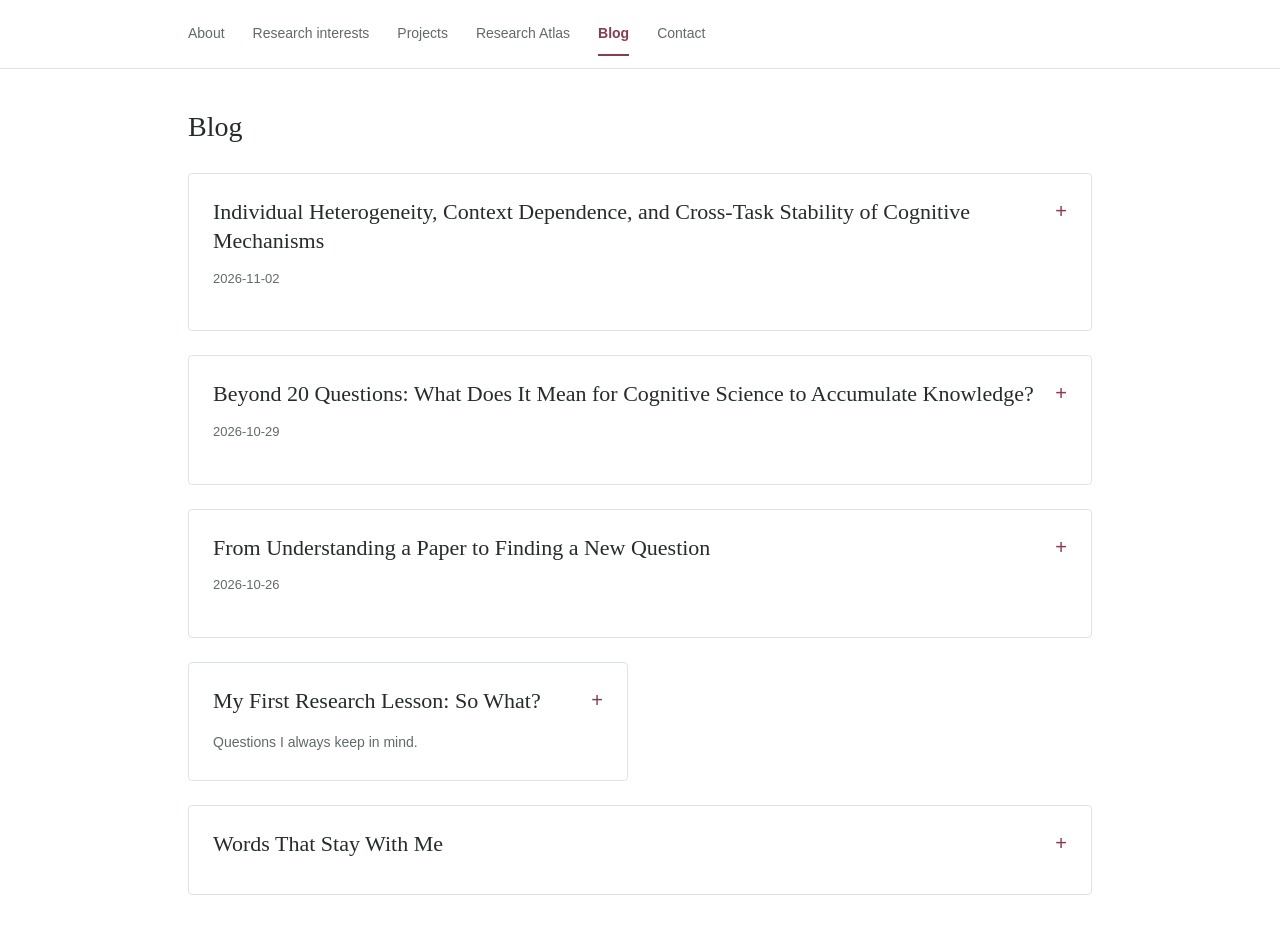
==== commit 6d65b277: "Add reflection on individual and task variation" ====
--- a/blog.html
+++ b/blog.html
@@ -25,6 +25,39 @@
     <main id="main" class="page-content">
       <h1 class="page-title">Blog</h1>
       <div class="blog-grid">
+        <article id="mechanisms-individuals-and-tasks" class="blog-card blog-card-photo" lang="en" data-bilingual-post>
+          <details>
+            <summary>
+              <h2><span data-post-language="en" lang="en">Individual Heterogeneity, Context Dependence, and Cross-Task Stability of Cognitive Mechanisms</span><span data-post-language="zh" lang="zh-CN" hidden>关于认知机制的个体异质性、情境依赖性和跨任务稳定性</span></h2>
+              <time class="blog-entry-date" datetime="2026-11-02">2026-11-02</time>
+            </summary>
+            <div class="blog-body">
+              <div class="blog-language-controls">
+                <button class="blog-language-toggle" type="button" aria-label="Show Chinese version" aria-controls="mechanisms-en mechanisms-zh" hidden>中文</button>
+              </div>
+              <div id="mechanisms-en" class="blog-essay" data-post-language="en" lang="en">
+                <p class="mechanisms-equation">Observed behavior = Shared mechanisms + Individual variation + Task-specific variation</p>
+                <p>This expresses the need to distinguish:</p>
+                <ul>
+                  <li>Which behavioral variations arise from stable individual differences?</li>
+                  <li>Which arise from the task itself?</li>
+                  <li>Which arise from individual × task interactions?</li>
+                  <li>Which changes might arise solely from measurement differences?</li>
+                </ul>
+              </div>
+              <div id="mechanisms-zh" class="blog-essay" data-post-language="zh" lang="zh-CN" hidden>
+                <p class="mechanisms-equation" lang="en">Observed behavior = Shared mechanisms + Individual variation + Task-specific variation</p>
+                <p>它表达的是，我们需要区分：</p>
+                <ul>
+                  <li>哪些行为变异来自稳定的个体差异？</li>
+                  <li>哪些来自任务本身？</li>
+                  <li>哪些来自 individual × task interaction？</li>
+                  <li>哪些变化可能仅仅来自 measurement differences？</li>
+                </ul>
+              </div>
+            </div>
+          </details>
+        </article>
         <article id="beyond-20-questions" class="blog-card blog-card-photo" lang="en" data-bilingual-post>
           <details>
             <summary>
